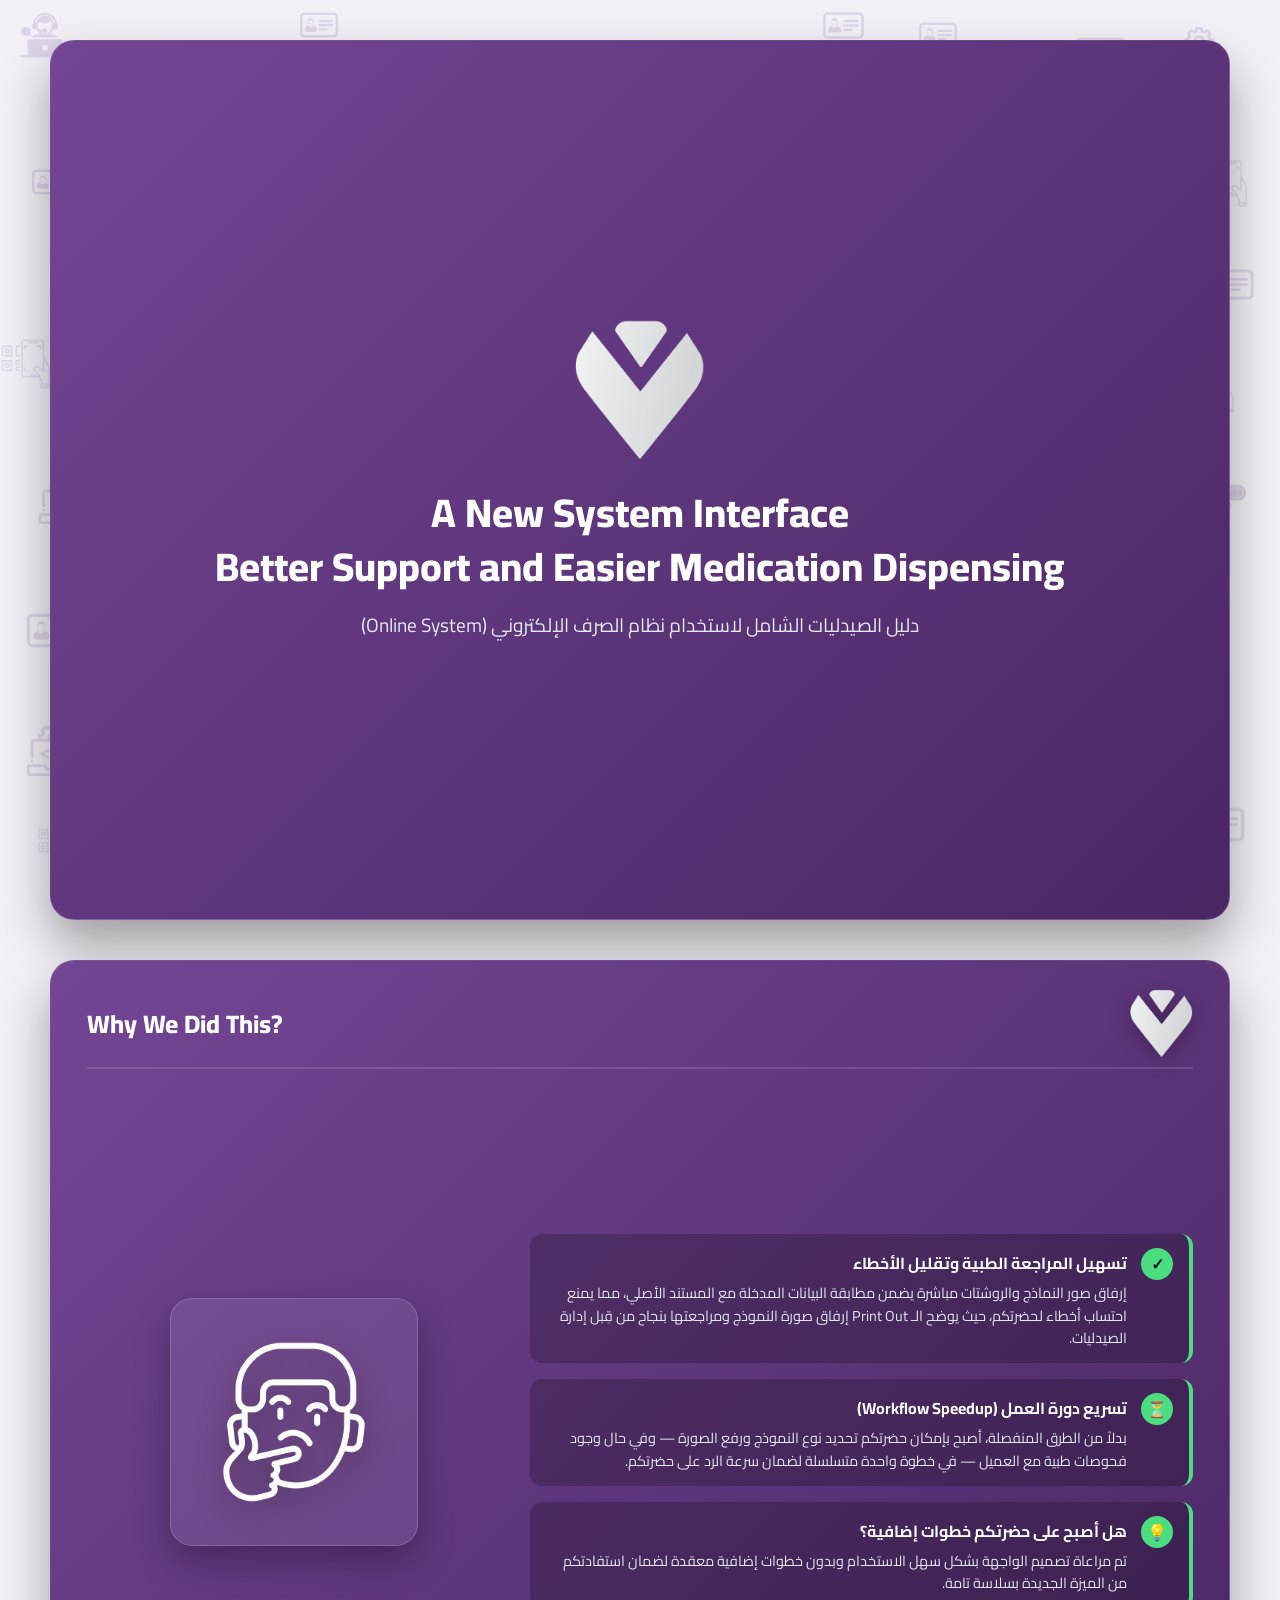
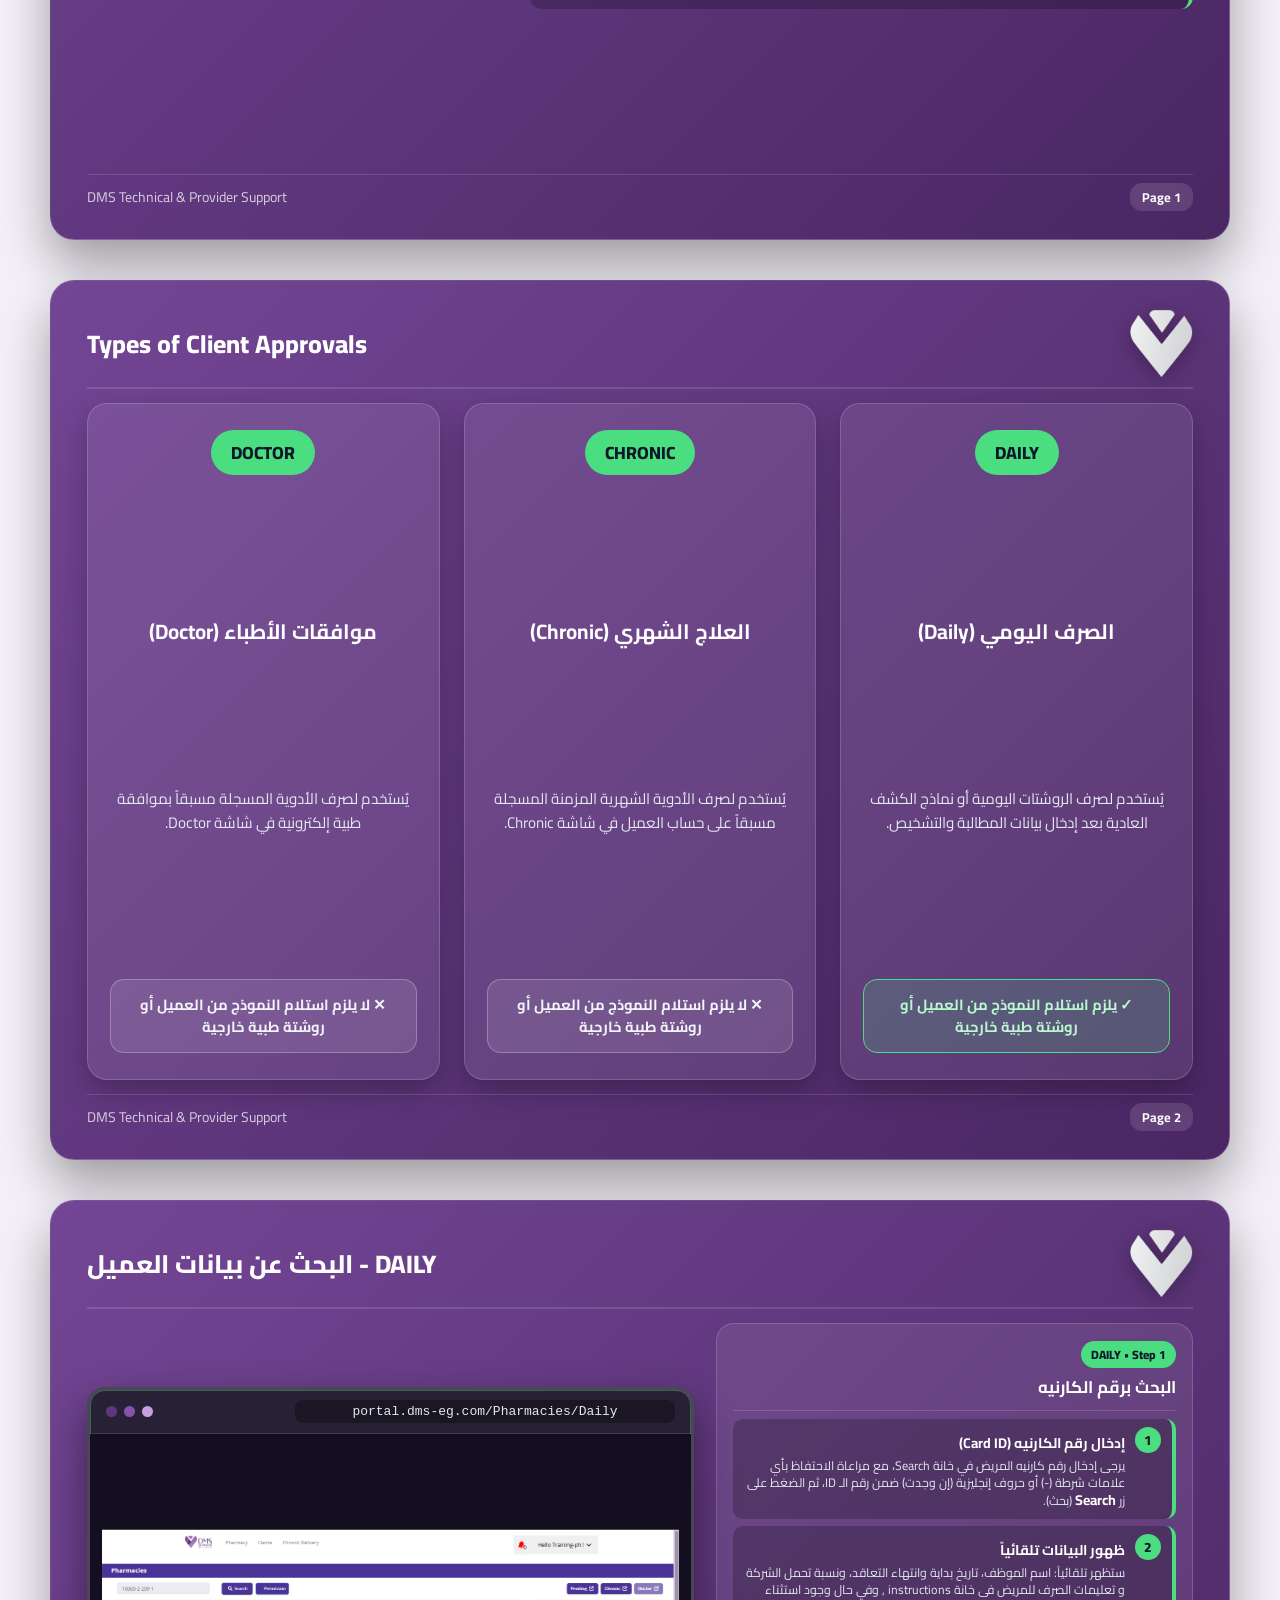
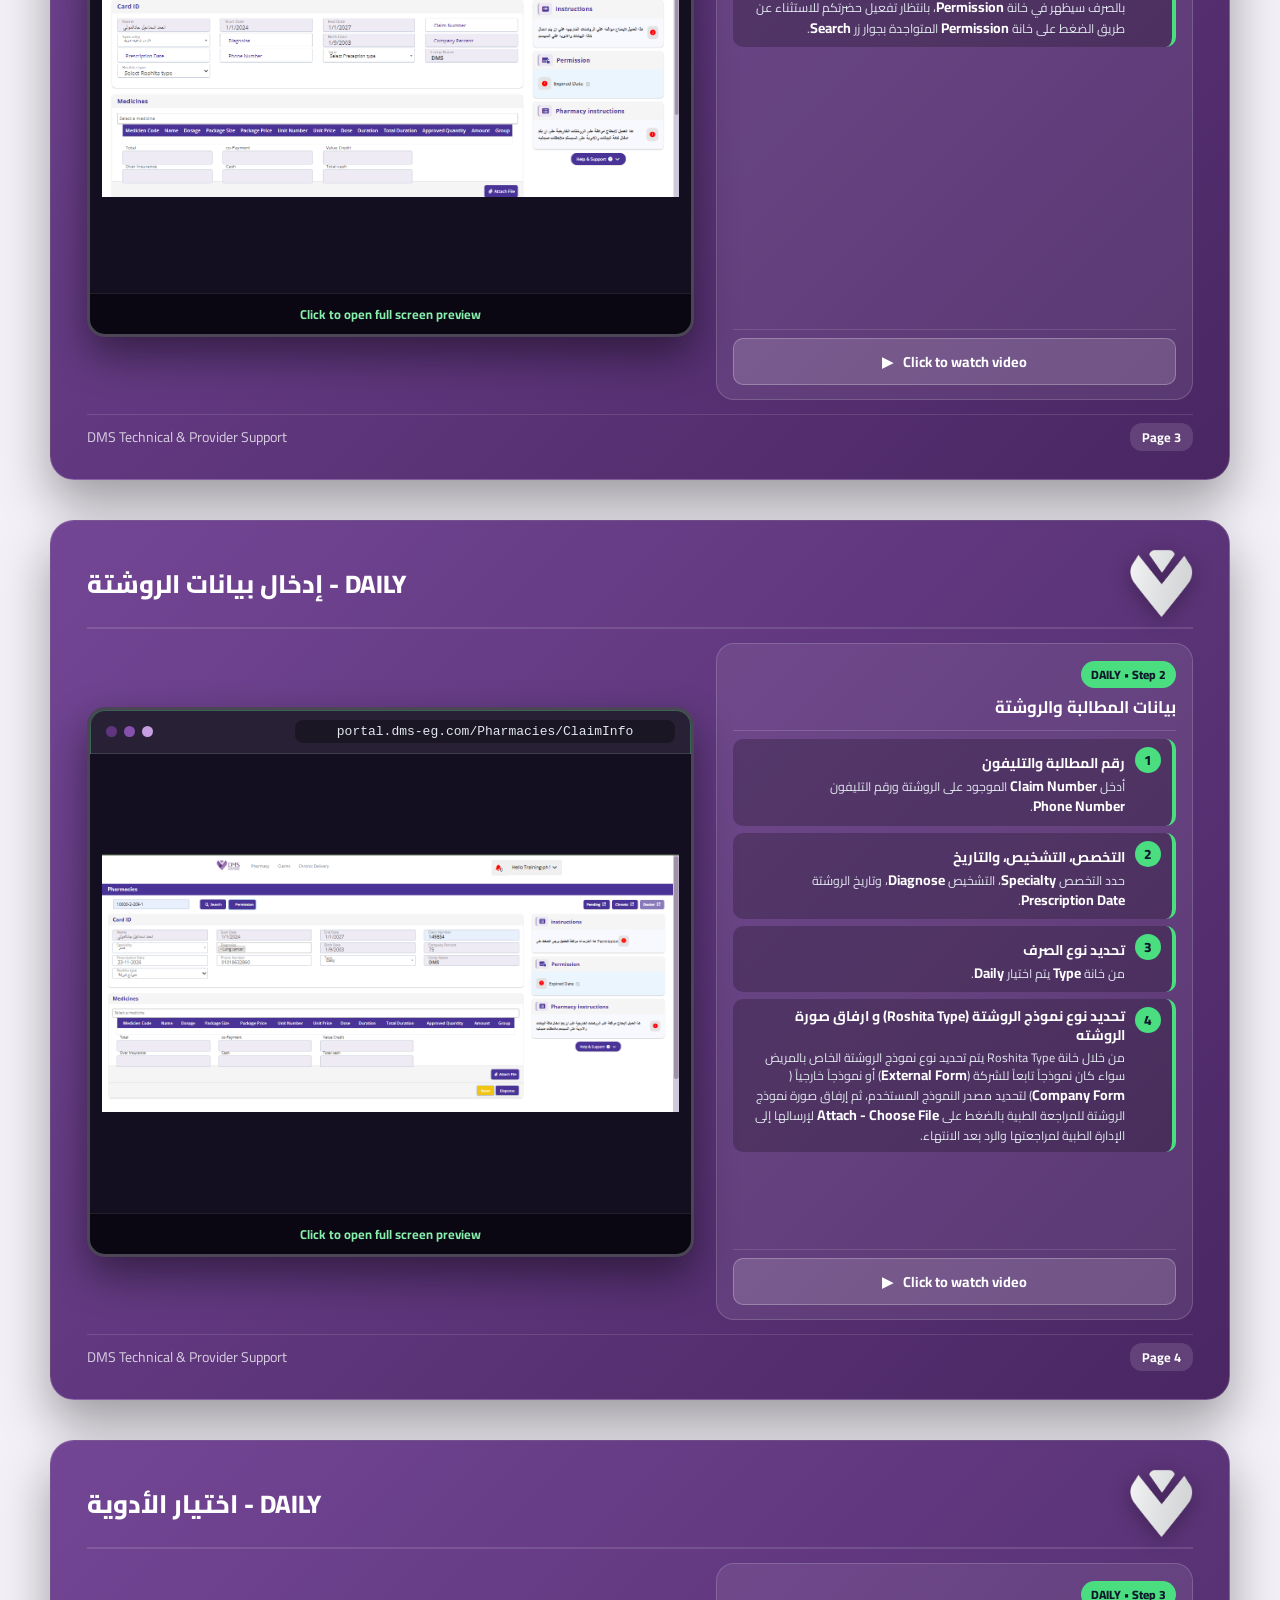
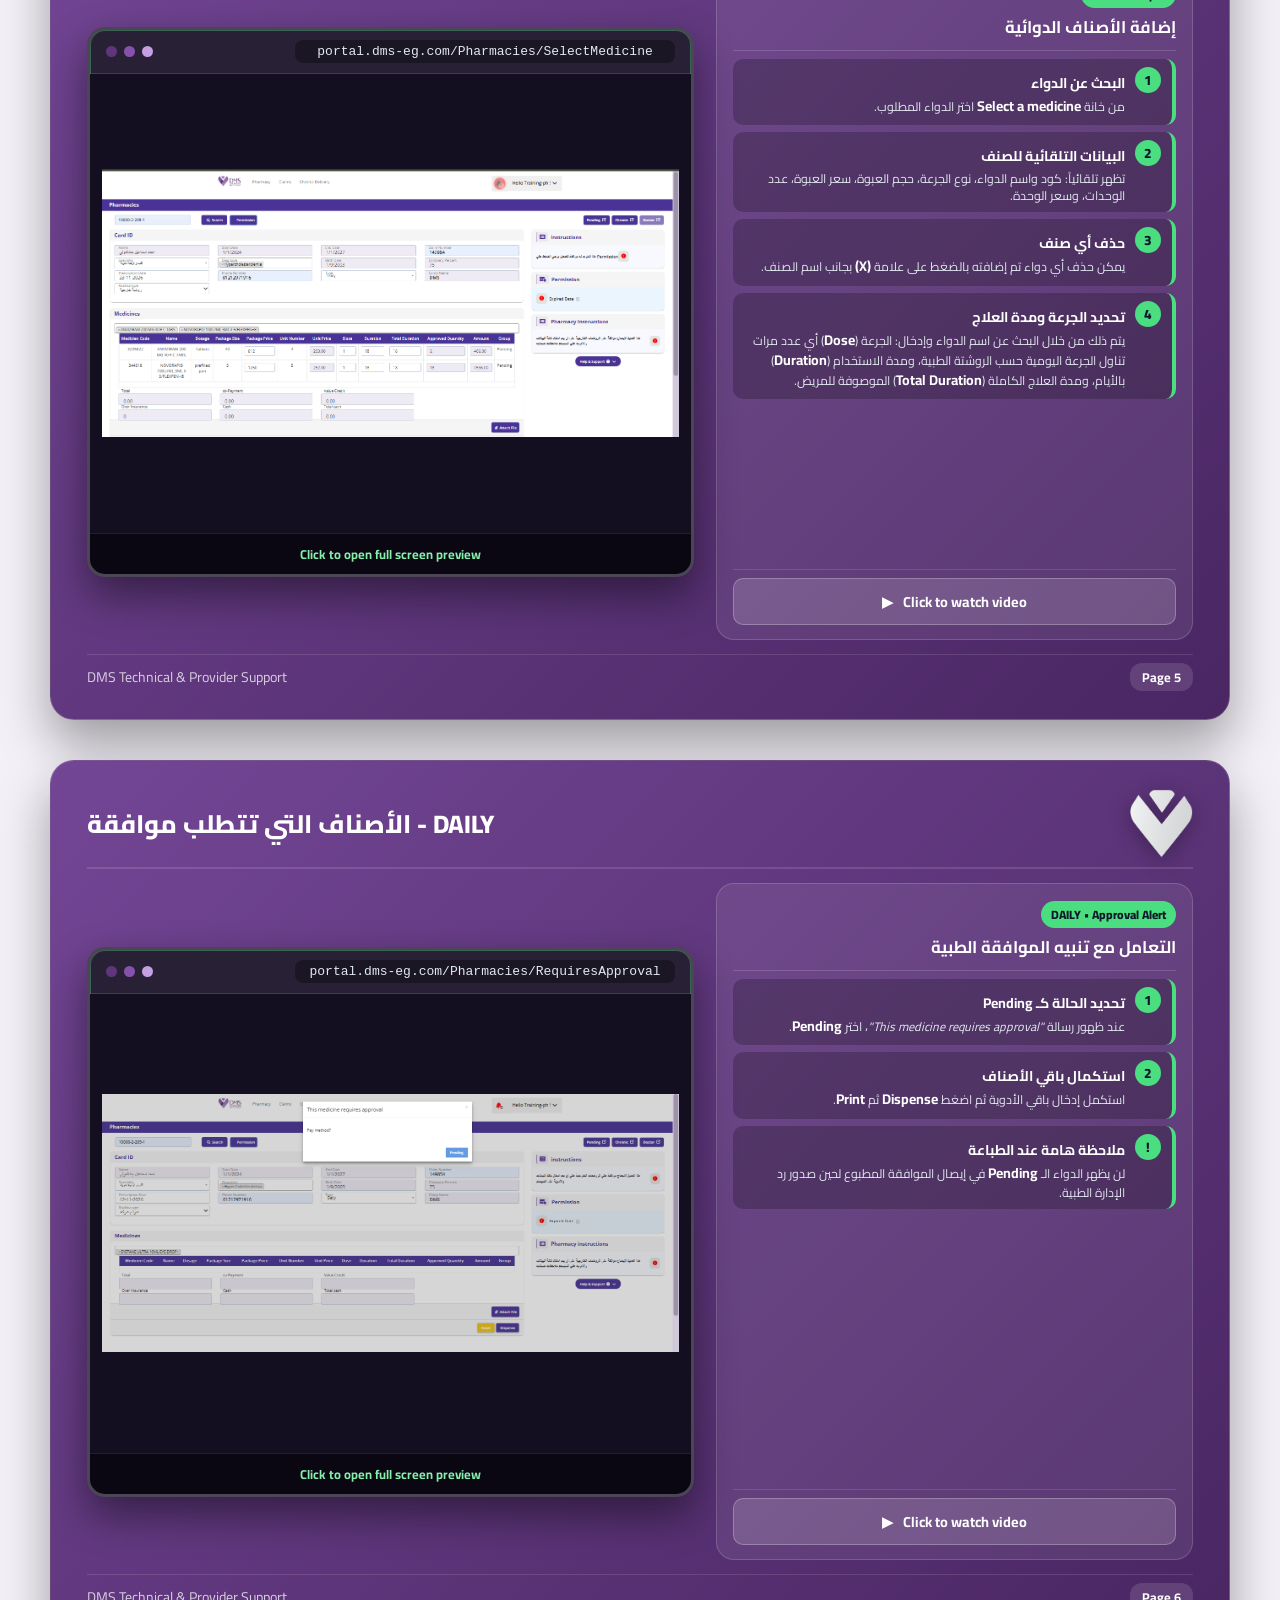
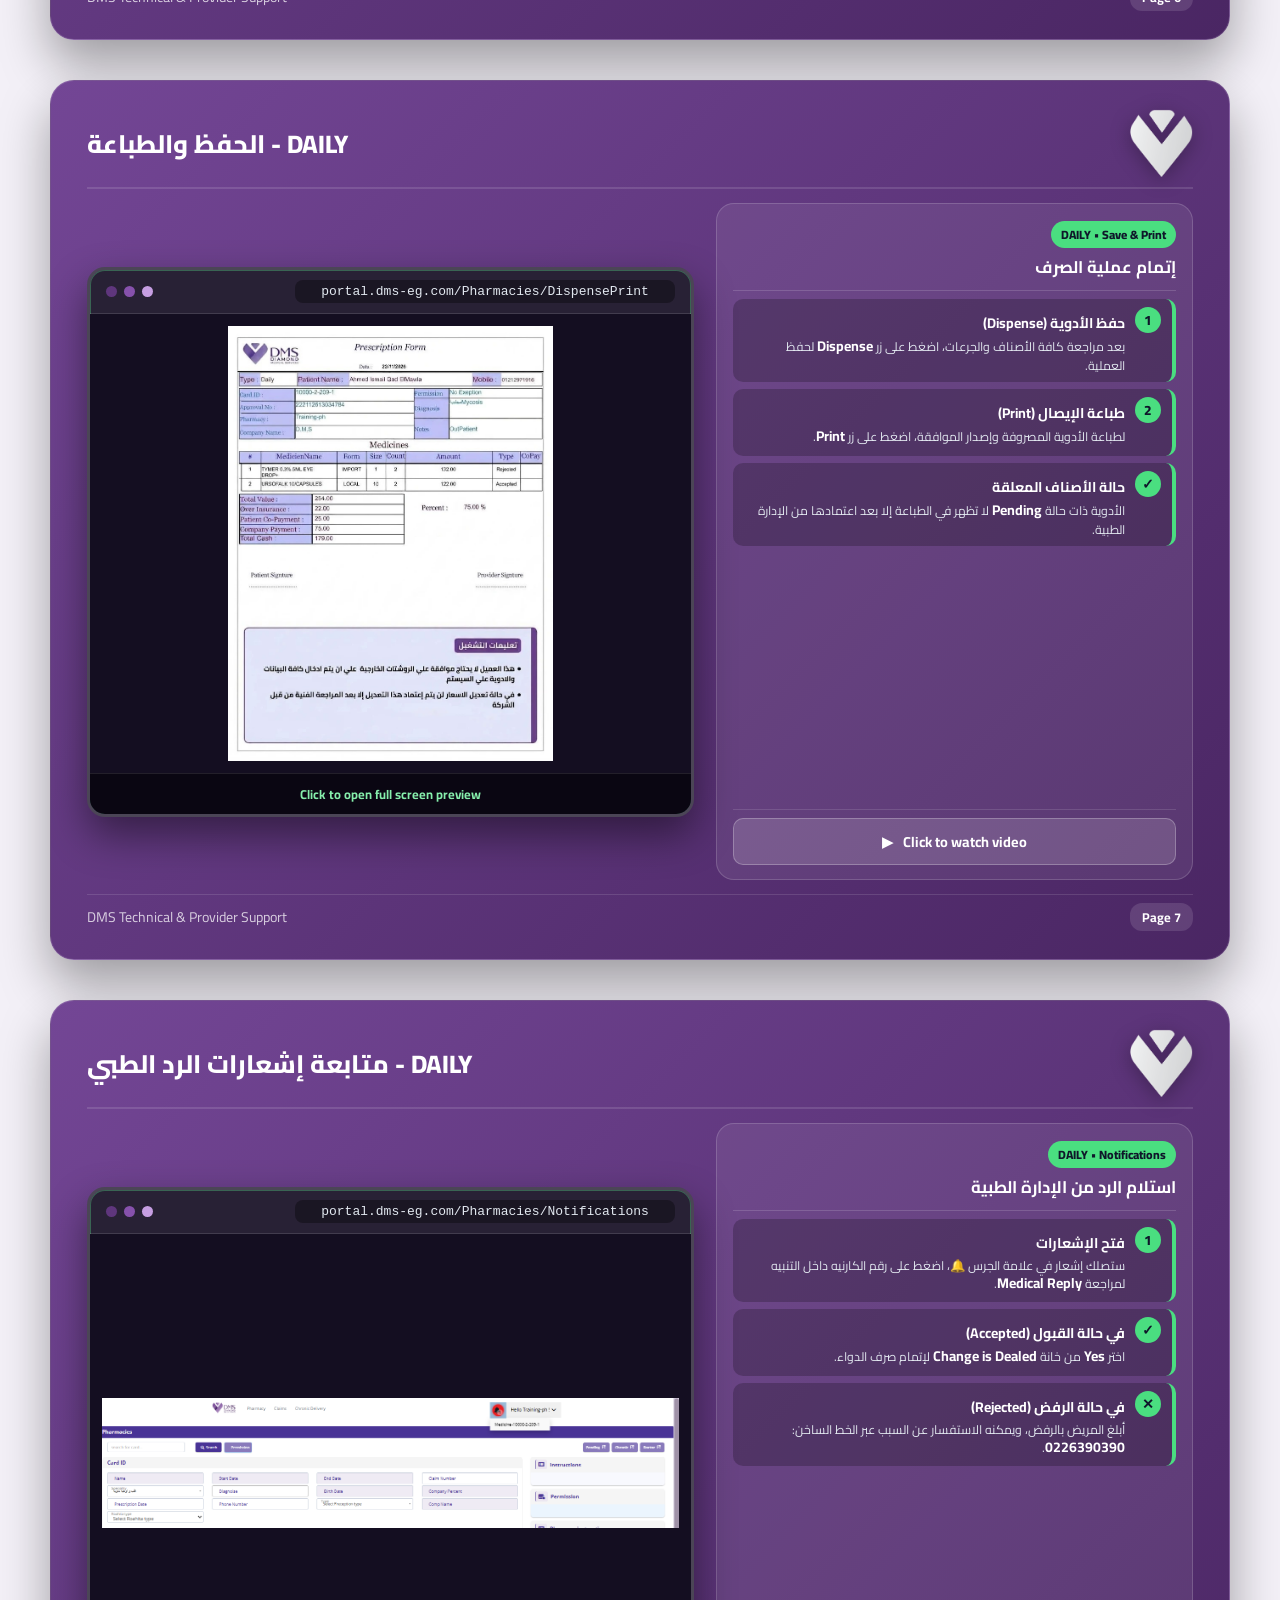
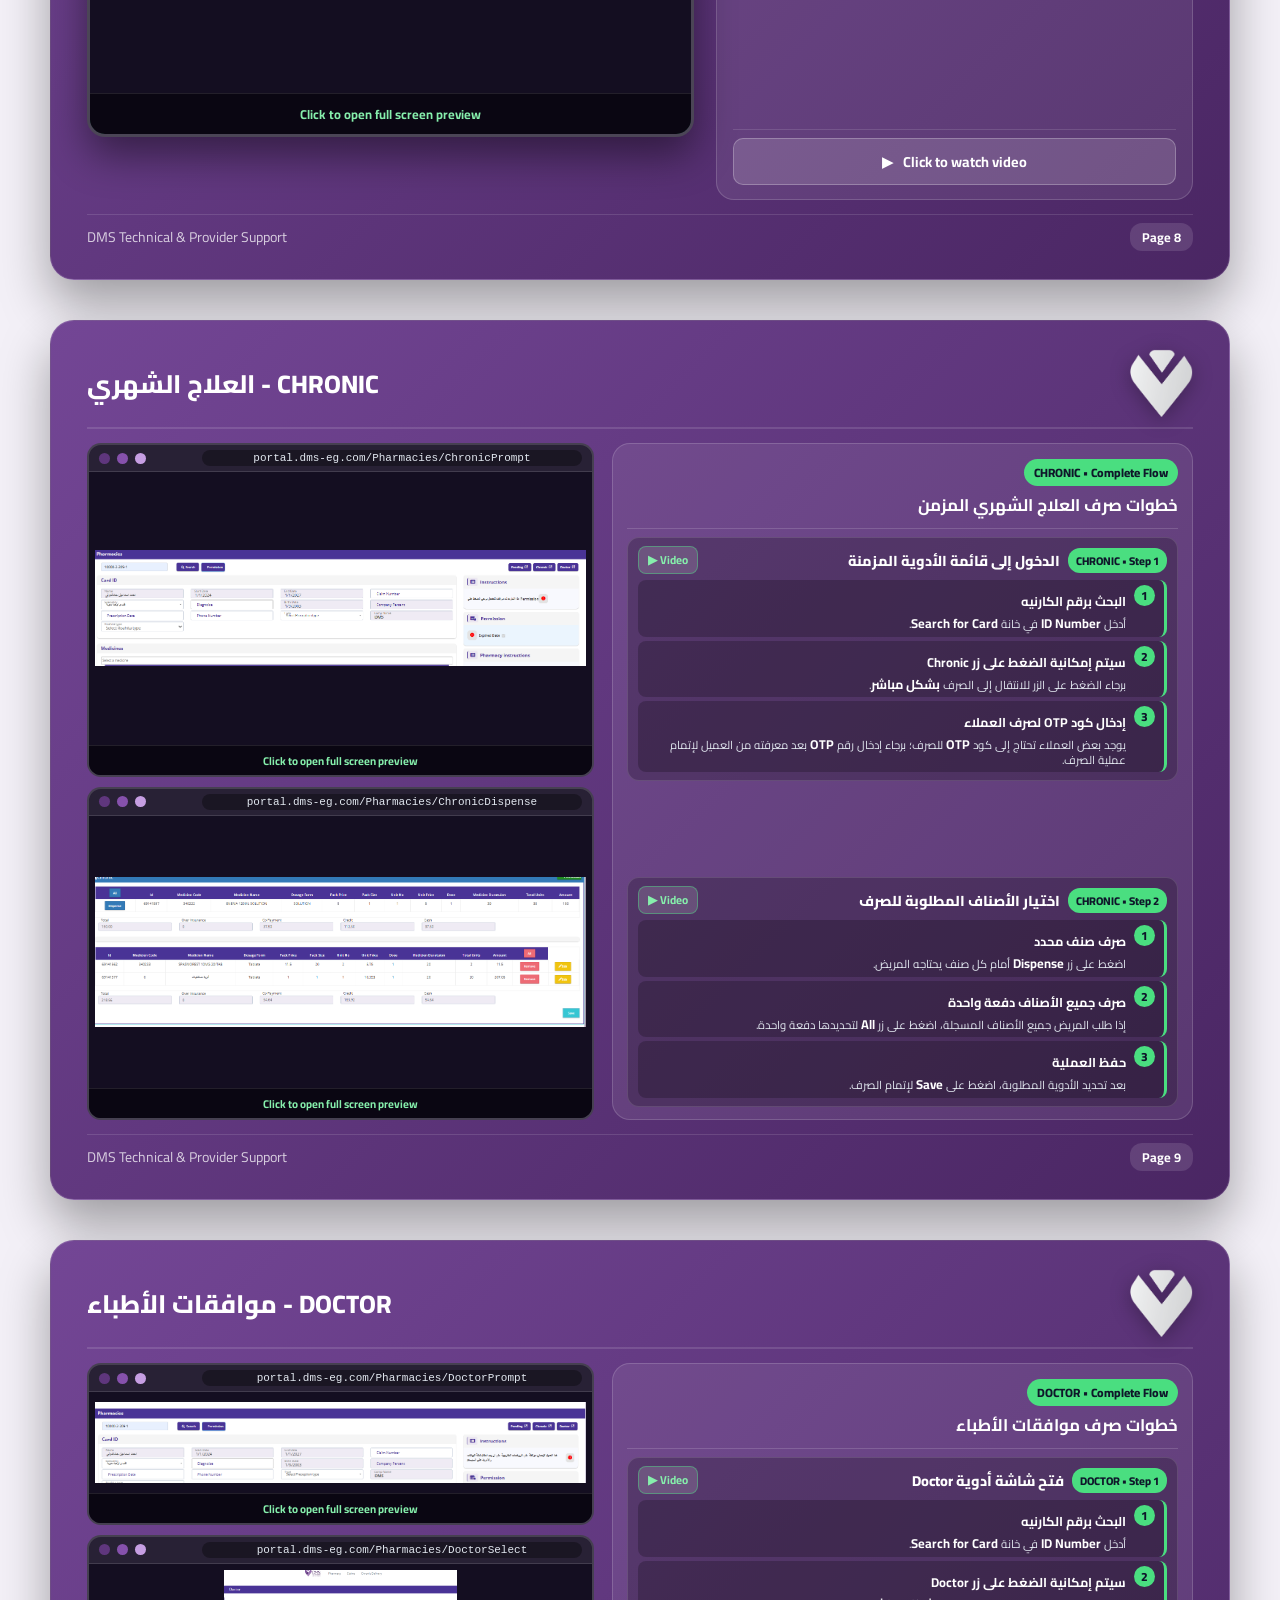
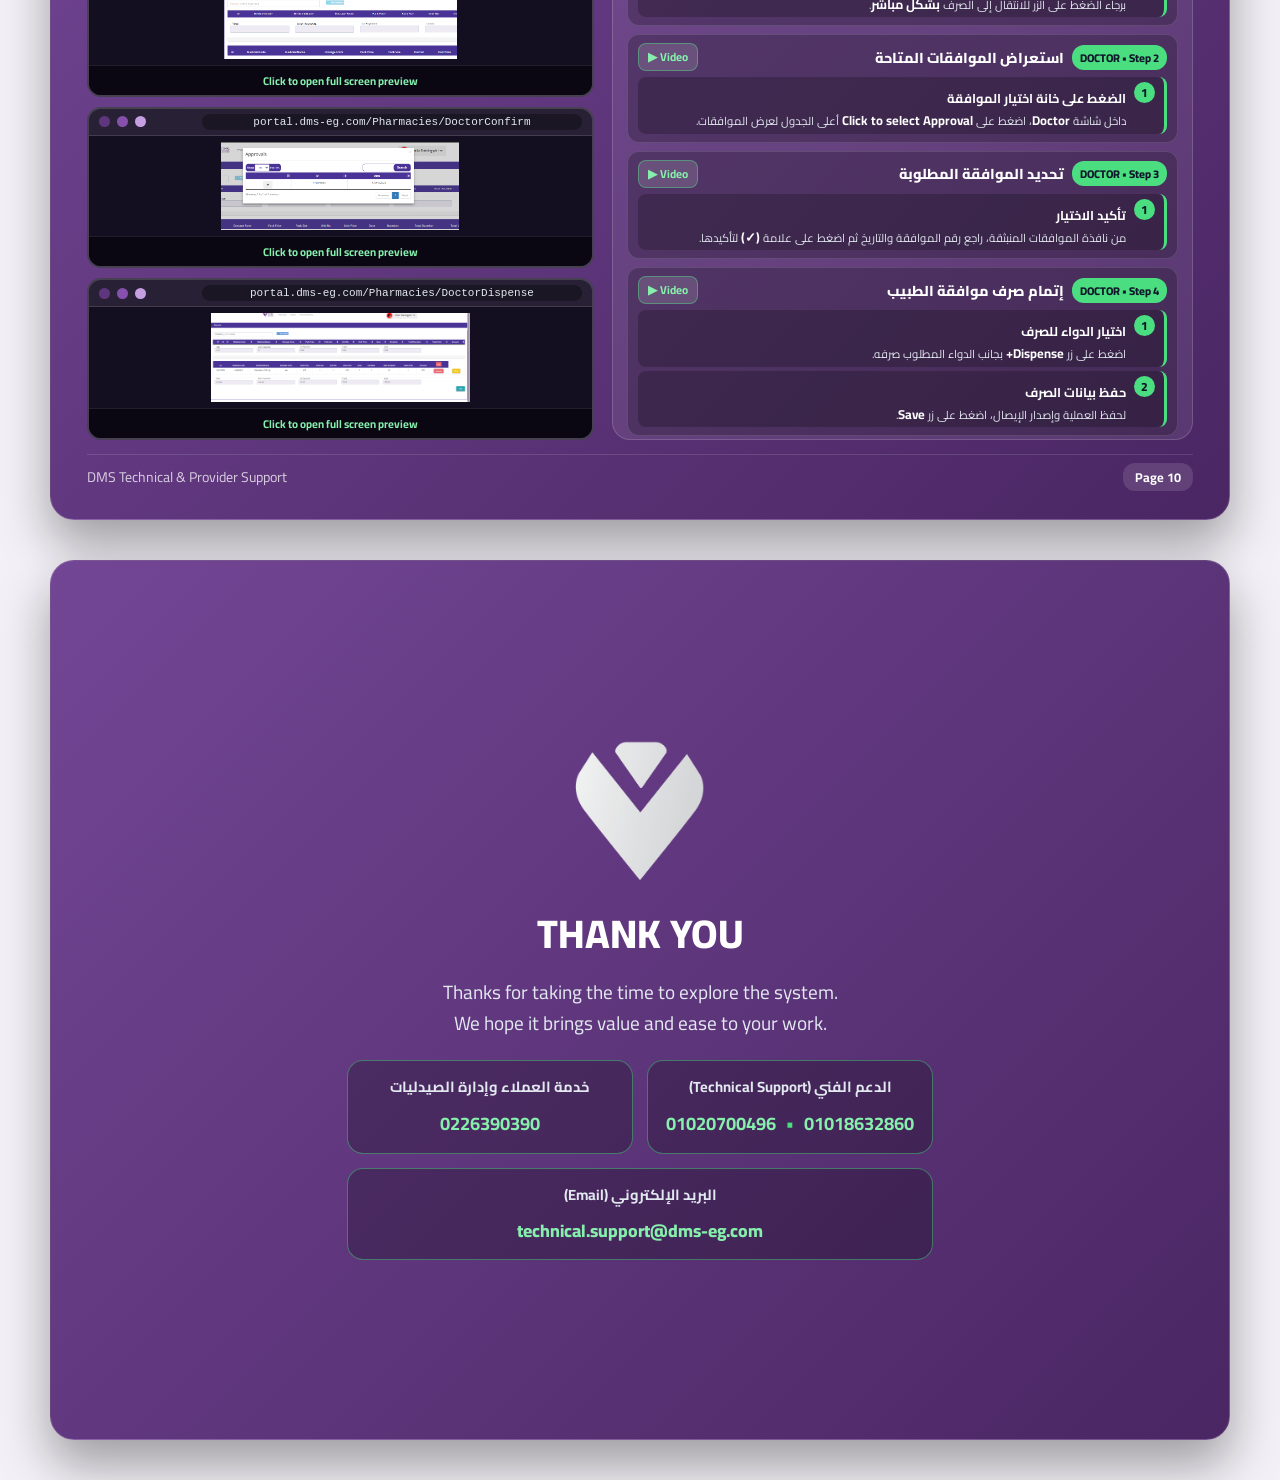
==== index.html @ efce591d "Final DMS online pharmacy system guide" ====
<!DOCTYPE html>
<html lang="ar" dir="rtl">
<head>
    <meta charset="UTF-8">
    <meta name="viewport" content="width=device-width, initial-scale=1.0">
    <title>DMS - دليل النظام الجديد لصرف الأدوية</title>
    <link rel="icon" type="image/png" href="dms-silver-logo.png">
    <link rel="stylesheet" href="style.css">
    <link href="https://fonts.googleapis.com/css2?family=Cairo:wght@300;400;600;700;800&display=swap" rel="stylesheet">
</head>
<body>

    <div id="bg-icons"></div>

<section class="slide cover-slide">
        <div>
            <img class="cover-logo" src="dms-silver-logo.png" alt="DMS Logo">
            <h1 class="cover-title" dir="ltr">A New System Interface<br>Better Support and Easier Medication Dispensing</h1>
            <p class="cover-subtitle">دليل الصيدليات الشامل لاستخدام نظام الصرف الإلكتروني (Online System)</p>
        </div>
    </section>
<section class="slide">
        <div class="slide-header">
            <img class="company-logo" src="dms-silver-logo.png" alt="DMS Logo">
            <div class="slide-title" dir="ltr">Why We Did This?</div>
        </div>

        <div class="slide-body why-body">
            <div class="why-points">
                <div class="flow-step">
                    <div class="step-num">✓</div>
                    <div class="step-detail">
                        <strong>تسهيل المراجعة الطبية وتقليل الأخطاء</strong>
                        <p>إرفاق صور النماذج والروشتات مباشرة يضمن مطابقة البيانات المدخلة مع المستند الأصلي، مما يمنع احتساب أخطاء لحضرتكم، حيث يوضح الـ Print Out إرفاق صورة النموذج ومراجعتها بنجاح من قِبل إدارة الصيدليات.</p>
                    </div>
                </div>

                <div class="flow-step">
                    <div class="step-num">⏳</div>
                    <div class="step-detail">
                        <strong>تسريع دورة العمل (Workflow Speedup)</strong>
                        <p>بدلاً من الطرق المنفصلة، أصبح بإمكان حضرتكم تحديد نوع النموذج ورفع الصورة — وفي حال وجود فحوصات طبية مع العميل — في خطوة واحدة متسلسلة لضمان سرعة الرد على حضرتكم.</p>
                    </div>
                </div>

                <div class="flow-step">
                    <div class="step-num">💡</div>
                    <div class="step-detail">
                        <strong>هل أصبح على حضرتكم خطوات إضافية؟</strong>
                        <p>تم مراعاة تصميم الواجهة بشكل سهل الاستخدام وبدون خطوات إضافية معقدة لضمان استفادتكم من الميزة الجديدة بسلاسة تامة.</p>
                    </div>
                </div>
            </div>

            <div class="why-visual">
                <div class="thinking-card">
                    <img src="thinking.png" alt="Thinking Character" class="thinking-img">
                </div>
            </div>
        </div>

        <div class="slide-footer">
            <span class="footer-page">Page 1</span>
            <a href="#" class="footer-link">DMS Technical &amp; Provider Support</a>
        </div>
    </section>
<section class="slide">
        <div class="slide-header">
            <img class="company-logo" src="dms-silver-logo.png" alt="DMS Logo">
            <div class="slide-title" dir="ltr">Types of Client Approvals</div>
        </div>

        <div class="slide-body cards-grid-body">
            <div class="approval-type-card">
                <div class="type-badge daily-badge" dir="ltr">DAILY</div>
                <h3>الصرف اليومي (Daily)</h3>
                <p>يُستخدم لصرف الروشتات اليومية أو نماذج الكشف العادية بعد إدخال بيانات المطالبة والتشخيص.</p>
                <div class="requirement-box required">
                    <strong>✓ يلزم استلام النموذج من العميل أو روشتة طبية خارجية</strong>
                </div>
            </div>

            <div class="approval-type-card">
                <div class="type-badge chronic-badge" dir="ltr">CHRONIC</div>
                <h3>العلاج الشهري (Chronic)</h3>
                <p>يُستخدم لصرف الأدوية الشهرية المزمنة المسجلة مسبقاً على حساب العميل في شاشة Chronic.</p>
                <div class="requirement-box optional">
                    <strong>✕ لا يلزم استلام النموذج من العميل أو روشتة طبية خارجية</strong>
                </div>
            </div>

            <div class="approval-type-card">
                <div class="type-badge doctor-badge" dir="ltr">DOCTOR</div>
                <h3>موافقات الأطباء (Doctor)</h3>
                <p>يُستخدم لصرف الأدوية المسجلة مسبقاً بموافقة طبية إلكترونية في شاشة Doctor.</p>
                <div class="requirement-box optional">
                    <strong>✕ لا يلزم استلام النموذج من العميل أو روشتة طبية خارجية</strong>
                </div>
            </div>
        </div>

        <div class="slide-footer">
            <span class="footer-page">Page 2</span>
            <a href="#" class="footer-link">DMS Technical &amp; Provider Support</a>
        </div>
    </section>
<section class="slide">
        <div class="slide-header">
            <img class="company-logo" src="dms-silver-logo.png" alt="DMS Logo">
            <div class="slide-title">DAILY - البحث عن بيانات العميل</div>
        </div>

        <div class="slide-body showcase-body">
            <div class="showcase-info">
                <div>
                    <div class="info-header">
                        <span class="company-pill dms-pill" dir="ltr">DAILY • Step 1</span>
                        <h3>البحث برقم الكارنيه</h3>
                    </div>
                    <div class="showcase-steps">
                        <div class="flow-step">
                            <div class="step-num">1</div>
                            <div class="step-detail">
                                <strong>إدخال رقم الكارنيه (Card ID)</strong>
                                <p>يرجى إدخال رقم كارنيه المريض في خانة Search، مع مراعاة الاحتفاظ بأي علامات شرطة (-) أو حروف إنجليزية (إن وجدت) ضمن رقم الـ ID، ثم الضغط على زر <strong dir="ltr">Search</strong> (بحث).</p>
                            </div>
                        </div>
                        <div class="flow-step">
                            <div class="step-num">2</div>
                            <div class="step-detail">
                                <strong>ظهور البيانات تلقائياً</strong>
                                <p>ستظهر تلقائياً: اسم الموظف، تاريخ بداية وانتهاء التعاقد، ونسبة تحمل الشركة و تعليمات الصرف للمريض فى خانة instructions , وفي حال وجود استثناء بالصرف سيظهر في خانة <strong dir="ltr">Permission</strong>، بانتظار تفعيل حضرتكم للاستثناء عن طريق الضغط على خانة <strong dir="ltr">Permission</strong> المتواجدة بجوار زر <strong dir="ltr">Search</strong>.</p>
                            </div>
                        </div>
                    </div>
                </div>
                <div class="video-cta-box no-print">
                    <a href="showcase.html?id=daily-1" class="watch-video-cta">
                        <span>▶</span>
                        <span>Click to watch video</span>
                    </a>
                </div>
            </div>

            <div class="showcase-frame-container">
                <div class="browser-mockup">
                    <div class="browser-top-bar">
                        <div class="browser-dots"><span class="dot red"></span><span class="dot yellow"></span><span class="dot green"></span></div>
                        <div class="browser-url">portal.dms-eg.com/Pharmacies/Daily</div>
                    </div>
                    <a href="showcase.html?id=daily-1-img" class="screen-image-link">
                        <div class="screen-image-wrapper">
                            <img src="page3.png" alt="البحث برقم الكارنيه">
                            <div class="screen-zoom-hint">Click to open full screen preview</div>
                        </div>
                    </a>
                </div>
            </div>
        </div>

        <div class="slide-footer">
            <span class="footer-page">Page 3</span>
            <a href="#" class="footer-link">DMS Technical &amp; Provider Support</a>
        </div>
    </section>
<section class="slide">
        <div class="slide-header">
            <img class="company-logo" src="dms-silver-logo.png" alt="DMS Logo">
            <div class="slide-title">DAILY - إدخال بيانات الروشتة</div>
        </div>

        <div class="slide-body showcase-body">
            <div class="showcase-info">
                <div>
                    <div class="info-header">
                        <span class="company-pill dms-pill" dir="ltr">DAILY • Step 2</span>
                        <h3>بيانات المطالبة والروشتة</h3>
                    </div>
                    <div class="showcase-steps">
                        <div class="flow-step">
                            <div class="step-num">1</div>
                            <div class="step-detail">
                                <strong>رقم المطالبة والتليفون</strong>
                                <p>أدخل <strong dir="ltr">Claim Number</strong> الموجود على الروشتة ورقم التليفون <strong dir="ltr">Phone Number</strong>.</p>
                            </div>
                        </div>
                        <div class="flow-step">
                            <div class="step-num">2</div>
                            <div class="step-detail">
                                <strong>التخصص، التشخيص، والتاريخ</strong>
                                <p>حدد التخصص <strong dir="ltr">Specialty</strong>، التشخيص <strong dir="ltr">Diagnose</strong>، وتاريخ الروشتة <strong dir="ltr">Prescription Date</strong>.</p>
                            </div>
                        </div>
                        <div class="flow-step">
                            <div class="step-num">3</div>
                            <div class="step-detail">
                                <strong>تحديد نوع الصرف</strong>
                                <p>من خانة <strong dir="ltr">Type</strong> يتم اختيار <strong dir="ltr">Daily</strong>.</p>
                            </div>
                        </div>
                        <div class="flow-step">
                            <div class="step-num">4</div>
                            <div class="step-detail">
                                <strong> تحديد نوع نموذج الروشتة (Roshita Type) و ارفاق صورة الروشته  </strong>
                                <p>من خلال خانة Roshita Type يتم تحديد نوع نموذج الروشتة الخاص بالمريض سواء كان نموذجاً تابعاً للشركة (<strong dir="ltr">External Form</strong>) أو نموذجاً خارجياً (<strong dir="ltr">Company Form</strong>) لتحديد مصدر النموذج المستخدم، ثم إرفاق صورة نموذج الروشتة للمراجعة الطبية بالضغط على <strong dir="ltr">Attach - Choose File</strong> لإرسالها إلى الإدارة الطبية لمراجعتها والرد بعد الانتهاء.</p>
                            </div>
                        </div>
                    </div>
                </div>
                <div class="video-cta-box no-print">
                    <a href="showcase.html?id=daily-2" class="watch-video-cta">
                        <span>▶</span>
                        <span>Click to watch video</span>
                    </a>
                </div>
            </div>

            <div class="showcase-frame-container">
                <div class="browser-mockup">
                    <div class="browser-top-bar">
                        <div class="browser-dots"><span class="dot red"></span><span class="dot yellow"></span><span class="dot green"></span></div>
                        <div class="browser-url">portal.dms-eg.com/Pharmacies/ClaimInfo</div>
                    </div>
                    <a href="showcase.html?id=daily-2-img" class="screen-image-link">
                        <div class="screen-image-wrapper">
                            <img src="page4.png" alt="بيانات المطالبة والروشتة">
                            <div class="screen-zoom-hint">Click to open full screen preview</div>
                        </div>
                    </a>
                </div>
            </div>
        </div>

        <div class="slide-footer">
            <span class="footer-page">Page 4</span>
            <a href="#" class="footer-link">DMS Technical &amp; Provider Support</a>
        </div>
    </section>
<section class="slide">
        <div class="slide-header">
            <img class="company-logo" src="dms-silver-logo.png" alt="DMS Logo">
            <div class="slide-title">DAILY - اختيار الأدوية</div>
        </div>

        <div class="slide-body showcase-body">
            <div class="showcase-info">
                <div>
                    <div class="info-header">
                        <span class="company-pill dms-pill" dir="ltr">DAILY • Step 3</span>
                        <h3>إضافة الأصناف الدوائية</h3>
                    </div>
                    <div class="showcase-steps">
                        <div class="flow-step">
                            <div class="step-num">1</div>
                            <div class="step-detail">
                                <strong>البحث عن الدواء</strong>
                                <p>من خانة <strong dir="ltr">Select a medicine</strong> اختر الدواء المطلوب.</p>
                            </div>
                        </div>
                        <div class="flow-step">
                            <div class="step-num">2</div>
                            <div class="step-detail">
                                <strong>البيانات التلقائية للصنف</strong>
                                <p>تظهر تلقائياً: كود واسم الدواء، نوع الجرعة، حجم العبوة، سعر العبوة، عدد الوحدات، وسعر الوحدة.</p>
                            </div>
                        </div>
                        <div class="flow-step">
                            <div class="step-num">3</div>
                            <div class="step-detail">
                                <strong>حذف أي صنف</strong>
                                <p>يمكن حذف أي دواء تم إضافته بالضغط على علامة <strong dir="ltr">(X)</strong> بجانب اسم الصنف.</p>
                            </div>
                        </div>
                        <div class="flow-step">
                            <div class="step-num">4</div>
                            <div class="step-detail">
                                <strong>تحديد الجرعة ومدة العلاج</strong>
                                <p>يتم ذلك من خلال البحث عن اسم الدواء وإدخال: الجرعة (<strong dir="ltr">Dose</strong>) أي عدد مرات تناول الجرعة اليومية حسب الروشتة الطبية، ومدة الاستخدام (<strong dir="ltr">Duration</strong>) بالأيام، ومدة العلاج الكاملة (<strong dir="ltr">Total Duration</strong>) الموصوفة للمريض.</p>
                            </div>
                        </div>
                    </div>
                </div>
                <div class="video-cta-box no-print">
                    <a href="showcase.html?id=daily-3" class="watch-video-cta">
                        <span>▶</span>
                        <span>Click to watch video</span>
                    </a>
                </div>
            </div>

            <div class="showcase-frame-container">
                <div class="browser-mockup">
                    <div class="browser-top-bar">
                        <div class="browser-dots"><span class="dot red"></span><span class="dot yellow"></span><span class="dot green"></span></div>
                        <div class="browser-url">portal.dms-eg.com/Pharmacies/SelectMedicine</div>
                    </div>
                    <a href="showcase.html?id=daily-3-img" class="screen-image-link">
                        <div class="screen-image-wrapper">
                            <img src="page5.png" alt="إضافة الأصناف الدوائية">
                            <div class="screen-zoom-hint">Click to open full screen preview</div>
                        </div>
                    </a>
                </div>
            </div>
        </div>

        <div class="slide-footer">
            <span class="footer-page">Page 5</span>
            <a href="#" class="footer-link">DMS Technical &amp; Provider Support</a>
        </div>
    </section>
<section class="slide">
        <div class="slide-header">
            <img class="company-logo" src="dms-silver-logo.png" alt="DMS Logo">
            <div class="slide-title">DAILY - الأصناف التي تتطلب موافقة</div>
        </div>

        <div class="slide-body showcase-body">
            <div class="showcase-info">
                <div>
                    <div class="info-header">
                        <span class="company-pill dms-pill" dir="ltr">DAILY • Approval Alert</span>
                        <h3>التعامل مع تنبيه الموافقة الطبية</h3>
                    </div>
                    <div class="showcase-steps">
                        <div class="flow-step">
                            <div class="step-num">1</div>
                            <div class="step-detail">
                                <strong>تحديد الحالة كـ <span dir="ltr">Pending</span></strong>
                                <p>عند ظهور رسالة <em dir="ltr">"This medicine requires approval"</em>، اختر <strong dir="ltr">Pending</strong>.</p>
                            </div>
                        </div>
                        <div class="flow-step">
                            <div class="step-num">2</div>
                            <div class="step-detail">
                                <strong>استكمال باقي الأصناف</strong>
                                <p>استكمل إدخال باقي الأدوية ثم اضغط <strong dir="ltr">Dispense</strong> ثم <strong dir="ltr">Print</strong>.</p>
                            </div>
                        </div>
                        <div class="flow-step">
                            <div class="step-num">!</div>
                            <div class="step-detail">
                                <strong>ملاحظة هامة عند الطباعة</strong>
                                <p>لن يظهر الدواء الـ <strong dir="ltr">Pending</strong> في إيصال الموافقة المطبوع لحين صدور رد الإدارة الطبية.</p>
                            </div>
                        </div>
                    </div>
                </div>
                <div class="video-cta-box no-print">
                    <a href="showcase.html?id=daily-5" class="watch-video-cta">
                        <span>▶</span>
                        <span>Click to watch video</span>
                    </a>
                </div>
            </div>

            <div class="showcase-frame-container">
                <div class="browser-mockup">
                    <div class="browser-top-bar">
                        <div class="browser-dots"><span class="dot red"></span><span class="dot yellow"></span><span class="dot green"></span></div>
                        <div class="browser-url">portal.dms-eg.com/Pharmacies/RequiresApproval</div>
                    </div>
                    <a href="showcase.html?id=daily-5-img" class="screen-image-link">
                        <div class="screen-image-wrapper">
                            <img src="page7.png" alt="التعامل مع تنبيه الموافقة الطبية">
                            <div class="screen-zoom-hint">Click to open full screen preview</div>
                        </div>
                    </a>
                </div>
            </div>
        </div>

        <div class="slide-footer">
            <span class="footer-page">Page 6</span>
            <a href="#" class="footer-link">DMS Technical &amp; Provider Support</a>
        </div>
    </section>
<section class="slide">
        <div class="slide-header">
            <img class="company-logo" src="dms-silver-logo.png" alt="DMS Logo">
            <div class="slide-title">DAILY - الحفظ والطباعة</div>
        </div>

        <div class="slide-body showcase-body">
            <div class="showcase-info">
                <div>
                    <div class="info-header">
                        <span class="company-pill dms-pill" dir="ltr">DAILY • Save &amp; Print</span>
                        <h3>إتمام عملية الصرف</h3>
                    </div>
                    <div class="showcase-steps">
                        <div class="flow-step">
                            <div class="step-num">1</div>
                            <div class="step-detail">
                                <strong>حفظ الأدوية (<span dir="ltr">Dispense</span>)</strong>
                                <p>بعد مراجعة كافة الأصناف والجرعات، اضغط على زر <strong dir="ltr">Dispense</strong> لحفظ العملية.</p>
                            </div>
                        </div>
                        <div class="flow-step">
                            <div class="step-num">2</div>
                            <div class="step-detail">
                                <strong>طباعة الإيصال (<span dir="ltr">Print</span>)</strong>
                                <p>لطباعة الأدوية المصروفة وإصدار الموافقة، اضغط على زر <strong dir="ltr">Print</strong>.</p>
                            </div>
                        </div>
                        <div class="flow-step">
                            <div class="step-num">✓</div>
                            <div class="step-detail">
                                <strong>حالة الأصناف المعلقة</strong>
                                <p>الأدوية ذات حالة <strong dir="ltr">Pending</strong> لا تظهر في الطباعة إلا بعد اعتمادها من الإدارة الطبية.</p>
                            </div>
                        </div>
                    </div>
                </div>
                <div class="video-cta-box no-print">
                    <a href="showcase.html?id=daily-6" class="watch-video-cta">
                        <span>▶</span>
                        <span>Click to watch video</span>
                    </a>
                </div>
            </div>

            <div class="showcase-frame-container">
                <div class="browser-mockup">
                    <div class="browser-top-bar">
                        <div class="browser-dots"><span class="dot red"></span><span class="dot yellow"></span><span class="dot green"></span></div>
                        <div class="browser-url">portal.dms-eg.com/Pharmacies/DispensePrint</div>
                    </div>
                    <a href="showcase.html?id=daily-6-img" class="screen-image-link">
                        <div class="screen-image-wrapper">
                            <img src="page8.png" alt="إتمام عملية الصرف">
                            <div class="screen-zoom-hint">Click to open full screen preview</div>
                        </div>
                    </a>
                </div>
            </div>
        </div>

        <div class="slide-footer">
            <span class="footer-page">Page 7</span>
            <a href="#" class="footer-link">DMS Technical &amp; Provider Support</a>
        </div>
    </section>
<section class="slide">
        <div class="slide-header">
            <img class="company-logo" src="dms-silver-logo.png" alt="DMS Logo">
            <div class="slide-title">DAILY - متابعة إشعارات الرد الطبي</div>
        </div>

        <div class="slide-body showcase-body">
            <div class="showcase-info">
                <div>
                    <div class="info-header">
                        <span class="company-pill dms-pill" dir="ltr">DAILY • Notifications</span>
                        <h3>استلام الرد من الإدارة الطبية</h3>
                    </div>
                    <div class="showcase-steps">
                        <div class="flow-step">
                            <div class="step-num">1</div>
                            <div class="step-detail">
                                <strong>فتح الإشعارات</strong>
                                <p>ستصلك إشعار في علامة الجرس 🔔، اضغط على رقم الكارنيه داخل التنبيه لمراجعة <strong dir="ltr">Medical Reply</strong>.</p>
                            </div>
                        </div>
                        <div class="flow-step">
                            <div class="step-num">✓</div>
                            <div class="step-detail">
                                <strong>في حالة القبول (<span dir="ltr">Accepted</span>)</strong>
                                <p>اختر <strong dir="ltr">Yes</strong> من خانة <strong dir="ltr">Change is Dealed</strong> لإتمام صرف الدواء.</p>
                            </div>
                        </div>
                        <div class="flow-step">
                            <div class="step-num">✕</div>
                            <div class="step-detail">
                                <strong>في حالة الرفض (<span dir="ltr">Rejected</span>)</strong>
                                <p>أبلغ المريض بالرفض، ويمكنه الاستفسار عن السبب عبر الخط الساخن: <strong dir="ltr">0226390390</strong>.</p>
                            </div>
                        </div>
                    </div>
                </div>
                <div class="video-cta-box no-print">
                    <a href="showcase.html?id=daily-7" class="watch-video-cta">
                        <span>▶</span>
                        <span>Click to watch video</span>
                    </a>
                </div>
            </div>

            <div class="showcase-frame-container">
                <div class="browser-mockup">
                    <div class="browser-top-bar">
                        <div class="browser-dots"><span class="dot red"></span><span class="dot yellow"></span><span class="dot green"></span></div>
                        <div class="browser-url">portal.dms-eg.com/Pharmacies/Notifications</div>
                    </div>
                    <a href="showcase.html?id=daily-7-img" class="screen-image-link">
                        <div class="screen-image-wrapper">
                            <img src="page9.png" alt="استلام الرد من الإدارة الطبية">
                            <div class="screen-zoom-hint">Click to open full screen preview</div>
                        </div>
                    </a>
                </div>
            </div>
        </div>

        <div class="slide-footer">
            <span class="footer-page">Page 8</span>
            <a href="#" class="footer-link">DMS Technical &amp; Provider Support</a>
        </div>
    </section>
    <section class="slide">
        <div class="slide-header">
            <img class="company-logo" src="dms-silver-logo.png" alt="DMS Logo">
            <div class="slide-title">CHRONIC - العلاج الشهري</div>
        </div>

        <div class="slide-body combined-stage-body">
            <div class="combined-info-col">
                <div class="info-header">
                    <span class="company-pill dms-pill" dir="ltr">CHRONIC • Complete Flow</span>
                    <h3>خطوات صرف العلاج الشهري المزمن</h3>
                </div>
                <div class="stages-stack">
                <div class="stage-subcard">
                    <div class="stage-subcard-top">
                        <span class="stage-tag" dir="ltr">CHRONIC • Step 1</span>
                        <h4>الدخول إلى قائمة الأدوية المزمنة</h4>
                        <a href="showcase.html?id=chronic-1" class="mini-video-btn no-print">▶ Video</a>
                    </div>
                    <div class="stage-steps-list">
                            <div class="flow-step compact-step">
                                <div class="step-num">1</div>
                                <div class="step-detail">
                                    <strong>البحث برقم الكارنيه</strong>
                                    <p>أدخل <strong dir="ltr">ID Number</strong> في خانة <strong dir="ltr">Search for Card</strong>.</p>
                                </div>
                            </div>
                            <div class="flow-step compact-step">
                                <div class="step-num">2</div>
                                <div class="step-detail">
                                    <strong>سيتم إمكانية الضغط على زر Chronic</strong>
                                    <p>برجاء الضغط على الزر للانتقال إلى الصرف <strong dir="ltr">بشكل مباشر</strong>.</p>
                                </div>
                            </div>
                            <div class="flow-step compact-step">
                                <div class="step-num">3</div>
                                <div class="step-detail">
                                    <strong>إدخال كود OTP لصرف العملاء</strong>
                                    <p>يوجد بعض العملاء تحتاج إلى كود <strong dir="ltr">OTP</strong> للصرف؛ برجاء إدخال رقم <strong dir="ltr">OTP</strong> بعد معرفته من العميل لإتمام عملية الصرف.</p>
                                </div>
                            </div>
                    </div>
                </div>
                <div class="stage-subcard">
                    <div class="stage-subcard-top">
                        <span class="stage-tag" dir="ltr">CHRONIC • Step 2</span>
                        <h4>اختيار الأصناف المطلوبة للصرف</h4>
                        <a href="showcase.html?id=chronic-2" class="mini-video-btn no-print">▶ Video</a>
                    </div>
                    <div class="stage-steps-list">
                            <div class="flow-step compact-step">
                                <div class="step-num">1</div>
                                <div class="step-detail">
                                    <strong>صرف صنف محدد</strong>
                                    <p>اضغط على زر <strong dir="ltr">Dispense</strong> أمام كل صنف يحتاجه المريض.</p>
                                </div>
                            </div>
                            <div class="flow-step compact-step">
                                <div class="step-num">2</div>
                                <div class="step-detail">
                                    <strong>صرف جميع الأصناف دفعة واحدة</strong>
                                    <p>إذا طلب المريض جميع الأصناف المسجلة، اضغط على زر <strong dir="ltr">All</strong> لتحديدها دفعة واحدة.</p>
                                </div>
                            </div>
                            <div class="flow-step compact-step">
                                <div class="step-num">3</div>
                                <div class="step-detail">
                                    <strong>حفظ العملية</strong>
                                    <p>بعد تحديد الأدوية المطلوبة، اضغط على <strong dir="ltr">Save</strong> لإتمام الصرف.</p>
                                </div>
                            </div>
                    </div>
                </div>
                </div>
            </div>

            <div class="combined-screens-col">
                <div class="mini-browser-frame">
                    <div class="browser-top-bar">
                        <div class="browser-dots"><span class="dot red"></span><span class="dot yellow"></span><span class="dot green"></span></div>
                        <div class="browser-url">portal.dms-eg.com/Pharmacies/ChronicPrompt</div>
                    </div>
                    <a href="showcase.html?id=chronic-1-img" class="screen-image-link">
                        <div class="screen-image-wrapper">
                            <img src="page10.png" alt="الدخول إلى قائمة الأدوية المزمنة">
                            <div class="screen-zoom-hint">Click to open full screen preview</div>
                        </div>
                    </a>
                </div>
                <div class="mini-browser-frame">
                    <div class="browser-top-bar">
                        <div class="browser-dots"><span class="dot red"></span><span class="dot yellow"></span><span class="dot green"></span></div>
                        <div class="browser-url">portal.dms-eg.com/Pharmacies/ChronicDispense</div>
                    </div>
                    <a href="showcase.html?id=chronic-2-img" class="screen-image-link">
                        <div class="screen-image-wrapper">
                            <img src="page11.png" alt="اختيار الأصناف المطلوبة للصرف">
                            <div class="screen-zoom-hint">Click to open full screen preview</div>
                        </div>
                    </a>
                </div>
            </div>
        </div>

        <div class="slide-footer">
            <span class="footer-page">Page 9</span>
            <a href="#" class="footer-link">DMS Technical &amp; Provider Support</a>
        </div>
    </section>
    <section class="slide">
        <div class="slide-header">
            <img class="company-logo" src="dms-silver-logo.png" alt="DMS Logo">
            <div class="slide-title">DOCTOR - موافقات الأطباء</div>
        </div>

        <div class="slide-body combined-stage-body">
            <div class="combined-info-col">
                <div class="info-header">
                    <span class="company-pill dms-pill" dir="ltr">DOCTOR • Complete Flow</span>
                    <h3>خطوات صرف موافقات الأطباء</h3>
                </div>
                <div class="stages-stack">
                <div class="stage-subcard">
                    <div class="stage-subcard-top">
                        <span class="stage-tag" dir="ltr">DOCTOR • Step 1</span>
                        <h4>فتح شاشة أدوية Doctor</h4>
                        <a href="showcase.html?id=doctor-1" class="mini-video-btn no-print">▶ Video</a>
                    </div>
                    <div class="stage-steps-list">
                            <div class="flow-step compact-step">
                                <div class="step-num">1</div>
                                <div class="step-detail">
                                    <strong>البحث برقم الكارنيه</strong>
                                    <p>أدخل <strong dir="ltr">ID Number</strong> في خانة <strong dir="ltr">Search for Card</strong>.</p>
                                </div>
                            </div>
                            <div class="flow-step compact-step">
                                <div class="step-num">2</div>
                                <div class="step-detail">
                                    <strong>سيتم إمكانية الضغط على زر Doctor</strong>
                                    <p>برجاء الضغط على الزر للانتقال إلى الصرف <strong dir="ltr">بشكل مباشر</strong>.</p>
                                </div>
                            </div>
                    </div>
                </div>
                <div class="stage-subcard">
                    <div class="stage-subcard-top">
                        <span class="stage-tag" dir="ltr">DOCTOR • Step 2</span>
                        <h4>استعراض الموافقات المتاحة</h4>
                        <a href="showcase.html?id=doctor-2" class="mini-video-btn no-print">▶ Video</a>
                    </div>
                    <div class="stage-steps-list">
                            <div class="flow-step compact-step">
                                <div class="step-num">1</div>
                                <div class="step-detail">
                                    <strong>الضغط على خانة اختيار الموافقة</strong>
                                    <p>داخل شاشة <strong dir="ltr">Doctor</strong>، اضغط على <strong dir="ltr">Click to select Approval</strong> أعلى الجدول لعرض الموافقات.</p>
                                </div>
                            </div>
                    </div>
                </div>
                <div class="stage-subcard">
                    <div class="stage-subcard-top">
                        <span class="stage-tag" dir="ltr">DOCTOR • Step 3</span>
                        <h4>تحديد الموافقة المطلوبة</h4>
                        <a href="showcase.html?id=doctor-3" class="mini-video-btn no-print">▶ Video</a>
                    </div>
                    <div class="stage-steps-list">
                            <div class="flow-step compact-step">
                                <div class="step-num">1</div>
                                <div class="step-detail">
                                    <strong>تأكيد الاختيار</strong>
                                    <p>من نافذة الموافقات المنبثقة، راجع رقم الموافقة والتاريخ ثم اضغط على علامة <strong dir="ltr">(✓)</strong> لتأكيدها.</p>
                                </div>
                            </div>
                    </div>
                </div>
                <div class="stage-subcard">
                    <div class="stage-subcard-top">
                        <span class="stage-tag" dir="ltr">DOCTOR • Step 4</span>
                        <h4>إتمام صرف موافقة الطبيب</h4>
                        <a href="showcase.html?id=doctor-4" class="mini-video-btn no-print">▶ Video</a>
                    </div>
                    <div class="stage-steps-list">
                            <div class="flow-step compact-step">
                                <div class="step-num">1</div>
                                <div class="step-detail">
                                    <strong>اختيار الدواء للصرف</strong>
                                    <p>اضغط على زر <strong dir="ltr">+Dispense</strong> بجانب الدواء المطلوب صرفه.</p>
                                </div>
                            </div>
                            <div class="flow-step compact-step">
                                <div class="step-num">2</div>
                                <div class="step-detail">
                                    <strong>حفظ بيانات الصرف</strong>
                                    <p>لحفظ العملية وإصدار الإيصال، اضغط على زر <strong dir="ltr">Save</strong>.</p>
                                </div>
                            </div>
                    </div>
                </div>
                </div>
            </div>

            <div class="combined-screens-col">
                <div class="mini-browser-frame">
                    <div class="browser-top-bar">
                        <div class="browser-dots"><span class="dot red"></span><span class="dot yellow"></span><span class="dot green"></span></div>
                        <div class="browser-url">portal.dms-eg.com/Pharmacies/DoctorPrompt</div>
                    </div>
                    <a href="showcase.html?id=doctor-1-img" class="screen-image-link">
                        <div class="screen-image-wrapper">
                            <img src="page13.png" alt="فتح شاشة أدوية Doctor">
                            <div class="screen-zoom-hint">Click to open full screen preview</div>
                        </div>
                    </a>
                </div>
                <div class="mini-browser-frame">
                    <div class="browser-top-bar">
                        <div class="browser-dots"><span class="dot red"></span><span class="dot yellow"></span><span class="dot green"></span></div>
                        <div class="browser-url">portal.dms-eg.com/Pharmacies/DoctorSelect</div>
                    </div>
                    <a href="showcase.html?id=doctor-2-img" class="screen-image-link">
                        <div class="screen-image-wrapper">
                            <img src="page14.png" alt="استعراض الموافقات المتاحة">
                            <div class="screen-zoom-hint">Click to open full screen preview</div>
                        </div>
                    </a>
                </div>
                <div class="mini-browser-frame">
                    <div class="browser-top-bar">
                        <div class="browser-dots"><span class="dot red"></span><span class="dot yellow"></span><span class="dot green"></span></div>
                        <div class="browser-url">portal.dms-eg.com/Pharmacies/DoctorConfirm</div>
                    </div>
                    <a href="showcase.html?id=doctor-3-img" class="screen-image-link">
                        <div class="screen-image-wrapper">
                            <img src="page15.png" alt="تحديد الموافقة المطلوبة">
                            <div class="screen-zoom-hint">Click to open full screen preview</div>
                        </div>
                    </a>
                </div>
                <div class="mini-browser-frame">
                    <div class="browser-top-bar">
                        <div class="browser-dots"><span class="dot red"></span><span class="dot yellow"></span><span class="dot green"></span></div>
                        <div class="browser-url">portal.dms-eg.com/Pharmacies/DoctorDispense</div>
                    </div>
                    <a href="showcase.html?id=doctor-4-img" class="screen-image-link">
                        <div class="screen-image-wrapper">
                            <img src="page16.png" alt="إتمام صرف موافقة الطبيب">
                            <div class="screen-zoom-hint">Click to open full screen preview</div>
                        </div>
                    </a>
                </div>
            </div>
        </div>

        <div class="slide-footer">
            <span class="footer-page">Page 10</span>
            <a href="#" class="footer-link">DMS Technical &amp; Provider Support</a>
        </div>
    </section>
<section class="slide cover-slide">
        <div>
            <img class="cover-logo" src="dms-silver-logo.png" alt="DMS Logo">
            <h1 class="cover-title" dir="ltr">THANK YOU</h1>
            <p class="cover-subtitle" dir="ltr">Thanks for taking the time to explore the system.<br>We hope it brings value and ease to your work.</p>
            <div class="contacts-grid">
                <div class="contact-card">
                    <span class="contact-label">الدعم الفني (Technical Support)</span>
                    <div class="contact-phones" dir="ltr">
                        <strong>01020700496</strong>
                        <span class="phone-sep">•</span>
                        <strong>01018632860</strong>
                    </div>
                </div>

                <div class="contact-card">
                    <span class="contact-label">خدمة العملاء وإدارة الصيدليات</span>
                    <div class="contact-phones" dir="ltr">
                        <strong>0226390390</strong>
                    </div>
                </div>

                <div class="contact-card contact-card-wide">
                    <span class="contact-label">البريد الإلكتروني (Email)</span>
                    <div class="contact-email">
                        <a href="mailto:technical.support@dms-eg.com" dir="ltr">technical.support@dms-eg.com</a>
                    </div>
                </div>
            </div>
        </div>
    </section>

    <script src="script.js"></script>
</body>
</html>
---- style.css ----
* {
    box-sizing: border-box;
    margin: 0;
    padding: 0;
    font-family: 'Cairo', sans-serif;
}

body {
    background-color: #f3f0f7;
    min-height: 100vh;
    display: flex;
    flex-direction: column;
    align-items: center;
    padding: 20px;
    position: relative;
    overflow-x: hidden;
}

/* حاوية الأيقونات العشوائية في الخلفية */
#bg-icons {
    position: fixed;
    inset: 0;
    z-index: 0;
    pointer-events: none;
    overflow: hidden;
}

.random-icon {
    position: absolute;
    opacity: 0.16;
    z-index: 0;
}

/* تنسيق السلايدات الأساسية */
.slide {
    background: linear-gradient(135deg, #734695 0%, #4a2663 100%);
    width: 1180px;
    height: 880px;
    border-radius: 24px;
    padding: 28px 36px;
    position: relative;
    display: flex;
    flex-direction: column;
    justify-content: space-between;
    box-shadow: 0 25px 50px rgba(0, 0, 0, 0.35);
    border: 1px solid rgba(255, 255, 255, 0.15);
    margin: 20px auto;
    z-index: 1;
    overflow: hidden;
}

.slide-header {
    display: flex;
    justify-content: space-between;
    align-items: center;
    border-bottom: 2px solid rgba(255, 255, 255, 0.12);
    padding-bottom: 10px;
    flex-shrink: 0;
}

.company-logo {
    height: 68px;
    filter: drop-shadow(0 4px 10px rgba(0, 0, 0, 0.3));
}

.slide-title {
    font-size: 19pt;
    font-weight: 800;
    color: #ffffff;
}

/* جسم السلايدات */
.slide-body {
    display: flex;
    flex-direction: row;
    align-items: center;
    justify-content: space-between;
    gap: 28px;
    flex: 1;
    min-height: 0;
    padding: 14px 0;
}

.why-points {
    flex: 1.6;
    display: flex;
    flex-direction: column;
    gap: 16px;
}

.why-visual {
    flex: 1;
    display: flex;
    align-items: center;
    justify-content: center;
}

.thinking-card {
    background: rgba(255, 255, 255, 0.08);
    border: 1px solid rgba(255, 255, 255, 0.16);
    border-radius: 22px;
    padding: 28px;
    box-shadow: 0 15px 35px rgba(0, 0, 0, 0.3);
}

.thinking-img {
    width: 190px;
    height: 190px;
    object-fit: contain;
    display: block;
    filter: drop-shadow(0 10px 15px rgba(0, 0, 0, 0.4));
}

.flow-step {
    display: flex;
    gap: 14px;
    align-items: flex-start;
    background: rgba(0, 0, 0, 0.22);
    padding: 14px 16px;
    border-radius: 12px;
    border-right: 4px solid #4ade80;
}

.step-num {
    width: 32px;
    height: 32px;
    background: #4ade80;
    color: #0f172a;
    border-radius: 50%;
    display: flex;
    align-items: center;
    justify-content: center;
    font-weight: 800;
    font-size: 1rem;
    flex-shrink: 0;
}

.step-detail strong {
    font-size: 1rem;
    color: #ffffff;
    display: inline-block;
    margin-bottom: 4px;
}

.step-detail p {
    font-size: 0.9rem;
    color: #e2e8f0;
    line-height: 1.55;
}

/* الفوتر */
.slide-footer {
    display: flex;
    justify-content: space-between;
    align-items: center;
    border-top: 1px solid rgba(255, 255, 255, 0.12);
    padding-top: 8px;
    flex-shrink: 0;
}

.footer-link {
    color: rgba(255, 255, 255, 0.75);
    text-decoration: none;
    font-size: 0.88rem;
}

.footer-page {
    background: rgba(255, 255, 255, 0.12);
    color: #ffffff;
    padding: 2px 12px;
    border-radius: 12px;
    font-size: 0.8rem;
    font-weight: 700;
    direction: ltr;
}

/* سلايد الغلاف والختام */
.cover-slide {
    justify-content: center;
    align-items: center;
    text-align: center;
    gap: 25px;
}

.cover-logo {
    height: 140px;
    margin-bottom: 18px;
}

.cover-title {
    font-size: 30pt;
    font-weight: 800;
    color: #ffffff;
    line-height: 1.35;
}

.cover-subtitle {
    margin-top: 16px;
    font-size: 1.2rem;
    color: #e2e8f0;
    line-height: 1.6;
}

.hotline-badge {
    display: inline-flex;
    align-items: center;
    gap: 10px;
    margin-top: 24px;
    padding: 10px 24px;
    background: rgba(74, 222, 128, 0.18);
    border: 1px solid #4ade80;
    border-radius: 30px;
    color: #ffffff;
    font-size: 1.1rem;
}

.hotline-badge strong {
    color: #86efac;
    font-size: 1.25rem;
}

/* سلايد أنواع الموافقات (3 كروت) */
.cards-grid-body {
    display: grid;
    grid-template-columns: repeat(3, 1fr);
    gap: 24px;
    align-items: stretch;
}

.approval-type-card {
    background: rgba(255, 255, 255, 0.08);
    border: 1px solid rgba(255, 255, 255, 0.16);
    border-radius: 20px;
    padding: 26px 22px;
    display: flex;
    flex-direction: column;
    justify-content: space-between;
    text-align: center;
    box-shadow: 0 12px 28px rgba(0, 0, 0, 0.25);
}

.type-badge {
    display: inline-block;
    margin: 0 auto 14px;
    padding: 6px 20px;
    border-radius: 24px;
    font-weight: 800;
    font-size: 1.1rem;
    background: #4ade80;
    color: #0f172a;
}

.approval-type-card h3 {
    color: #ffffff;
    font-size: 1.3rem;
    margin-bottom: 12px;
}

.approval-type-card p {
    color: #e2e8f0;
    font-size: 0.95rem;
    line-height: 1.6;
    margin-bottom: 20px;
}

.requirement-box {
    padding: 14px;
    border-radius: 14px;
    font-size: 0.92rem;
    line-height: 1.5;
}

.requirement-box.required {
    background: rgba(74, 222, 128, 0.18);
    border: 1px solid #4ade80;
    color: #bbf7d0;
}

.requirement-box.optional {
    background: rgba(255, 255, 255, 0.1);
    border: 1px solid rgba(255, 255, 255, 0.25);
    color: #f1f5f9;
}

/* سلايد الحالات الخاصة (6 كروت) */
.special-grid-body {
    display: grid;
    grid-template-columns: repeat(3, 1fr);
    grid-template-rows: repeat(2, 1fr);
    gap: 20px;
    align-items: stretch;
}

.special-case-card {
    background: rgba(0, 0, 0, 0.22);
    border: 1px solid rgba(255, 255, 255, 0.16);
    border-top: 4px solid #4ade80;
    border-radius: 18px;
    padding: 20px;
    display: flex;
    flex-direction: column;
    justify-content: center;
    gap: 8px;
}

.special-case-card .case-num {
    font-size: 0.85rem;
    font-weight: 800;
    color: #4ade80;
    direction: ltr;
}

.special-case-card h4 {
    color: #ffffff;
    font-size: 1.15rem;
    font-weight: 800;
}

.special-case-card p {
    color: #e2e8f0;
    font-size: 0.9rem;
    line-height: 1.5;
}

/* سلايد الفريم والاسكرين - بدون أي Scrollbar */
.showcase-body {
    gap: 22px;
    width: 100%;
    align-items: stretch;
}

.showcase-info {
    flex: 1.08;
    background: rgba(255, 255, 255, 0.08);
    border: 1px solid rgba(255, 255, 255, 0.16);
    border-radius: 18px;
    padding: 14px 16px;
    display: flex;
    flex-direction: column;
    justify-content: space-between;
    min-width: 0;
    overflow: visible;
}

.info-header {
    border-bottom: 1px solid rgba(255, 255, 255, 0.15);
    padding-bottom: 7px;
    margin-bottom: 8px;
}

.info-header h3 {
    color: #ffffff;
    font-size: 1.05rem;
    font-weight: 700;
    margin-top: 3px;
}

.company-pill {
    display: inline-block;
    padding: 2px 10px;
    border-radius: 20px;
    font-size: 0.75rem;
    font-weight: 800;
    background: rgba(255, 255, 255, 0.15);
    color: #ffffff;
}

.company-pill.dms-pill {
    background: #4ade80;
    color: #0f172a;
}

.showcase-steps {
    display: flex;
    flex-direction: column;
    gap: 7px;
}

.showcase-steps .flow-step {
    padding: 8px 11px;
    gap: 10px;
    border-radius: 10px;
}

.showcase-steps .step-num {
    width: 26px;
    height: 26px;
    font-size: 0.85rem;
}

.showcase-steps .step-detail strong {
    font-size: 0.88rem;
    margin-bottom: 2px;
    line-height: 1.3;
}

.showcase-steps .step-detail p {
    font-size: 0.77rem;
    line-height: 1.38;
}

/* زر مشاهدة الفيديو أسفل الكارت */
.video-cta-box {
    margin-top: 8px;
    padding-top: 8px;
    border-top: 1px solid rgba(255, 255, 255, 0.12);
    flex-shrink: 0;
}

.watch-video-cta {
    display: flex;
    align-items: center;
    justify-content: center;
    gap: 10px;
    width: 100%;
    padding: 9px 14px;
    background: rgba(255, 255, 255, 0.14);
    color: #ffffff;
    text-decoration: none;
    font-size: 0.9rem;
    font-weight: 700;
    border-radius: 10px;
    border: 1px solid rgba(255, 255, 255, 0.25);
    transition: transform 0.2s ease, background 0.2s ease;
    direction: ltr;
}

.watch-video-cta:hover {
    transform: translateY(-2px);
    background: rgba(74, 222, 128, 0.22);
    border-color: #4ade80;
}

/* الفريم والشاشة */
.showcase-frame-container {
    flex: 1.48;
    display: flex;
    align-items: center;
    justify-content: center;
    min-width: 0;
}

.browser-mockup {
    width: 100%;
    height: 100%;
    max-height: 550px;
    background: #181026;
    border-radius: 18px;
    border: 3px solid rgba(255, 255, 255, 0.22);
    box-shadow:
        0 18px 40px rgba(0, 0, 0, 0.45),
        inset 0 0 0 1px rgba(74, 222, 128, 0.35);
    overflow: hidden;
    display: flex;
    flex-direction: column;
}

.browser-top-bar {
    background: rgba(255, 255, 255, 0.07);
    padding: 10px 16px;
    display: flex;
    align-items: center;
    justify-content: space-between;
    gap: 12px;
    border-bottom: 1px solid rgba(255, 255, 255, 0.12);
    direction: ltr;
    flex-shrink: 0;
}

.browser-dots {
    display: flex;
    gap: 7px;
    flex-shrink: 0;
}

.browser-dots .dot {
    width: 11px;
    height: 11px;
    border-radius: 50%;
}

.dot.red { background: #5f367d; }
.dot.yellow { background: #8651ac; }
.dot.green { background: #c69ee2; }

.browser-url {
    flex: 1;
    max-width: 380px;
    text-align: center;
    background: rgba(0, 0, 0, 0.35);
    color: #e2e8f0;
    font-size: 13px;
    padding: 4px 14px;
    border-radius: 8px;
    font-family: monospace;
    white-space: nowrap;
    overflow: hidden;
    text-overflow: ellipsis;
}

.screen-image-link {
    display: flex;
    flex: 1;
    width: 100%;
    min-height: 0;
    text-decoration: none;
}

.screen-image-wrapper {
    width: 100%;
    flex: 1;
    min-height: 0;
    background: #0e0918;
    display: flex;
    flex-direction: column;
    justify-content: space-between;
    align-items: center;
    position: relative;
}

.screen-image-wrapper img {
    width: 100%;
    height: 100%;
    flex: 1;
    min-height: 0;
    object-fit: contain;
    background: #140e21;
    color: #cbd5e1;
    font-size: 0.95rem;
    padding: 12px;
    display: block;
    transition: transform 0.25s ease;
}

.screen-image-link:hover .screen-image-wrapper img {
    transform: scale(1.01);
}

.screen-zoom-hint {
    width: 100%;
    text-align: center;
    background: rgba(10, 7, 18, 0.95);
    color: #86efac;
    padding: 8px 12px;
    font-size: 0.8rem;
    font-weight: 700;
    border-top: 1px solid rgba(255, 255, 255, 0.1);
    direction: ltr;
    flex-shrink: 0;
}

/* إعدادات الطباعة الدقيقة A4 Landscape بدون أي Scrollbar */
@page {
    size: A4 landscape;
    margin: 0;
}

@media print {
    * {
        -webkit-print-color-adjust: exact !important;
        print-color-adjust: exact !important;
    }

    html, body {
        width: 297mm !important;
        height: auto !important;
        background-color: #f3f0f7 !important;
        margin: 0 !important;
        padding: 0 !important;
        overflow: visible !important;
    }

    .no-print {
        display: none !important;
    }

    #bg-icons {
        position: fixed !important;
        inset: 0 !important;
        z-index: 0 !important;
    }

    .random-icon {
        opacity: 0.18 !important;
    }

    .slide {
        box-sizing: border-box !important;
        width: 277mm !important;
        height: 192mm !important;
        max-height: 192mm !important;
        margin: 9mm auto !important;
        padding: 14px 22px !important;
        border-radius: 18px !important;
        box-shadow: none !important;
        z-index: 1 !important;
        overflow: hidden !important;
        page-break-inside: avoid !important;
        break-inside: avoid !important;
        page-break-after: always !important;
        break-after: page !important;
    }

    .slide:last-of-type {
        page-break-after: auto !important;
        break-after: auto !important;
    }

    .slide-header {
        padding-bottom: 8px !important;
    }

    .company-logo {
        height: 50px !important;
    }

    .slide-title {
        font-size: 17pt !important;
    }

    .slide-body {
        padding: 10px 0 !important;
        gap: 18px !important;
    }

    .thinking-img {
        width: 145px !important;
        height: 145px !important;
    }

    .showcase-info {
        padding: 10px 12px !important;
        overflow: visible !important;
    }

    .info-header {
        padding-bottom: 5px !important;
        margin-bottom: 6px !important;
    }

    .info-header h3 {
        font-size: 0.95rem !important;
    }

    .showcase-steps {
        gap: 5px !important;
    }

    .showcase-steps .flow-step {
        padding: 6px 9px !important;
        gap: 8px !important;
    }

    .showcase-steps .step-num {
        width: 22px !important;
        height: 22px !important;
        font-size: 0.78rem !important;
    }

    .showcase-steps .step-detail strong {
        font-size: 0.8rem !important;
        margin-bottom: 1px !important;
    }

    .showcase-steps .step-detail p {
        font-size: 0.7rem !important;
        line-height: 1.3 !important;
    }

    .browser-mockup {
        max-height: 410px !important;
    }

    .screen-zoom-hint {
        display: none !important;
    }
}


/* سلايد مدمج (CHRONIC في سلايد واحدة و DOCTOR في سلايد واحدة) بدون Scrollbar */
.combined-stage-body {
    gap: 18px;
    width: 100%;
    align-items: stretch;
}

.combined-info-col {
    flex: 1.25;
    background: rgba(255, 255, 255, 0.08);
    border: 1px solid rgba(255, 255, 255, 0.16);
    border-radius: 18px;
    padding: 12px 14px;
    display: flex;
    flex-direction: column;
    justify-content: flex-start;
    min-width: 0;
    overflow: hidden;
}

.stages-stack {
    display: flex;
    flex-direction: column;
    gap: 8px;
    flex: 1;
    justify-content: space-between;
}

.stage-subcard {
    background: rgba(0, 0, 0, 0.22);
    border: 1px solid rgba(255, 255, 255, 0.12);
    border-radius: 12px;
    padding: 8px 10px;
}

.stage-subcard-top {
    display: flex;
    align-items: center;
    justify-content: space-between;
    gap: 8px;
    margin-bottom: 6px;
}

.stage-subcard-top h4 {
    color: #ffffff;
    font-size: 0.9rem;
    font-weight: 800;
    flex: 1;
}

.stage-tag {
    background: #4ade80;
    color: #0f172a;
    font-size: 0.7rem;
    font-weight: 800;
    padding: 2px 8px;
    border-radius: 12px;
    flex-shrink: 0;
}

.mini-video-btn {
    background: rgba(255, 255, 255, 0.14);
    border: 1px solid rgba(74, 222, 128, 0.45);
    color: #86efac;
    text-decoration: none;
    font-size: 0.72rem;
    font-weight: 700;
    padding: 2px 9px;
    border-radius: 8px;
    direction: ltr;
    flex-shrink: 0;
}

.mini-video-btn:hover {
    background: #4ade80;
    color: #0f172a;
}

.stage-steps-list {
    display: flex;
    flex-direction: column;
    gap: 4px;
}

.flow-step.compact-step {
    padding: 5px 9px;
    gap: 8px;
    border-radius: 8px;
    border-right-width: 3px;
}

.flow-step.compact-step .step-num {
    width: 21px;
    height: 21px;
    font-size: 0.75rem;
}

.flow-step.compact-step .step-detail strong {
    font-size: 0.8rem;
    margin-bottom: 0;
}

.flow-step.compact-step .step-detail p {
    font-size: 0.71rem;
    line-height: 1.28;
}

.combined-screens-col {
    flex: 1.15;
    display: flex;
    flex-direction: column;
    gap: 10px;
    justify-content: space-between;
    min-width: 0;
    overflow: hidden;
}

.mini-browser-frame {
    flex: 1;
    min-height: 0;
    background: #181026;
    border-radius: 14px;
    border: 2px solid rgba(255, 255, 255, 0.2);
    overflow: hidden;
    display: flex;
    flex-direction: column;
}

.mini-browser-frame .browser-top-bar {
    padding: 5px 10px;
}

.mini-browser-frame .browser-url {
    font-size: 11px;
    padding: 2px 10px;
}

.mini-browser-frame .screen-image-wrapper img {
    padding: 6px;
}

.mini-browser-frame .screen-zoom-hint {
    padding: 4px 8px;
    font-size: 0.7rem;
}

/* شبكة الحالات الخاصة بعد إضافة كارت تعديل سعر الدواء للـ Chronic */
.special-grid-body.special-grid-7 {
    display: grid;
    grid-template-columns: repeat(4, 1fr);
    grid-template-rows: repeat(2, 1fr);
    gap: 14px;
}

.special-grid-body.special-grid-7 .special-case-card {
    padding: 14px;
    gap: 6px;
}

.special-grid-body.special-grid-7 .special-case-card h4 {
    font-size: 0.98rem;
}

.special-grid-body.special-grid-7 .special-case-card p {
    font-size: 0.78rem;
    line-height: 1.4;
}

@media print {
    .stage-subcard {
        padding: 5px 8px !important;
    }

    .flow-step.compact-step {
        padding: 4px 7px !important;
    }

    .flow-step.compact-step .step-detail p {
        font-size: 0.65rem !important;
        line-height: 1.22 !important;
    }

    .special-grid-body.special-grid-7 .special-case-card p {
        font-size: 0.7rem !important;
        line-height: 1.3 !important;
    }
}


/* أيقونات كروت Special Cases Overview */
.case-card-top {
    display: flex;
    align-items: center;
    justify-content: space-between;
    gap: 8px;
    margin-bottom: 2px;
}

.case-icon-badge {
    width: 34px;
    height: 34px;
    border-radius: 10px;
    background: rgba(74, 222, 128, 0.16);
    border: 1px solid rgba(74, 222, 128, 0.45);
    color: #4ade80;
    display: inline-flex;
    align-items: center;
    justify-content: center;
    flex-shrink: 0;
}

.case-svg {
    width: 19px;
    height: 19px;
}


/* كروت بيانات التواصل في شريحة الختام */
.contacts-grid {
    display: grid;
    grid-template-columns: repeat(2, minmax(220px, 1fr));
    gap: 14px;
    max-width: 720px;
    margin: 22px auto 0;
}

.contact-card {
    background: rgba(0, 0, 0, 0.24);
    border: 1px solid rgba(74, 222, 128, 0.45);
    border-radius: 16px;
    padding: 12px 18px;
    display: flex;
    flex-direction: column;
    align-items: center;
    justify-content: center;
    gap: 6px;
}

.contact-card-wide {
    grid-column: 1 / -1;
}

.contact-label {
    font-size: 0.92rem;
    font-weight: 700;
    color: #e2e8f0;
}

.contact-phones {
    display: flex;
    align-items: center;
    justify-content: center;
    gap: 10px;
    color: #86efac;
    font-size: 1.15rem;
}

.phone-sep {
    color: #4ade80;
    font-weight: 800;
}

.contact-email a {
    color: #86efac;
    text-decoration: none;
    font-weight: 800;
    font-size: 1.1rem;
}

.contact-email a:hover {
    text-decoration: underline;
}
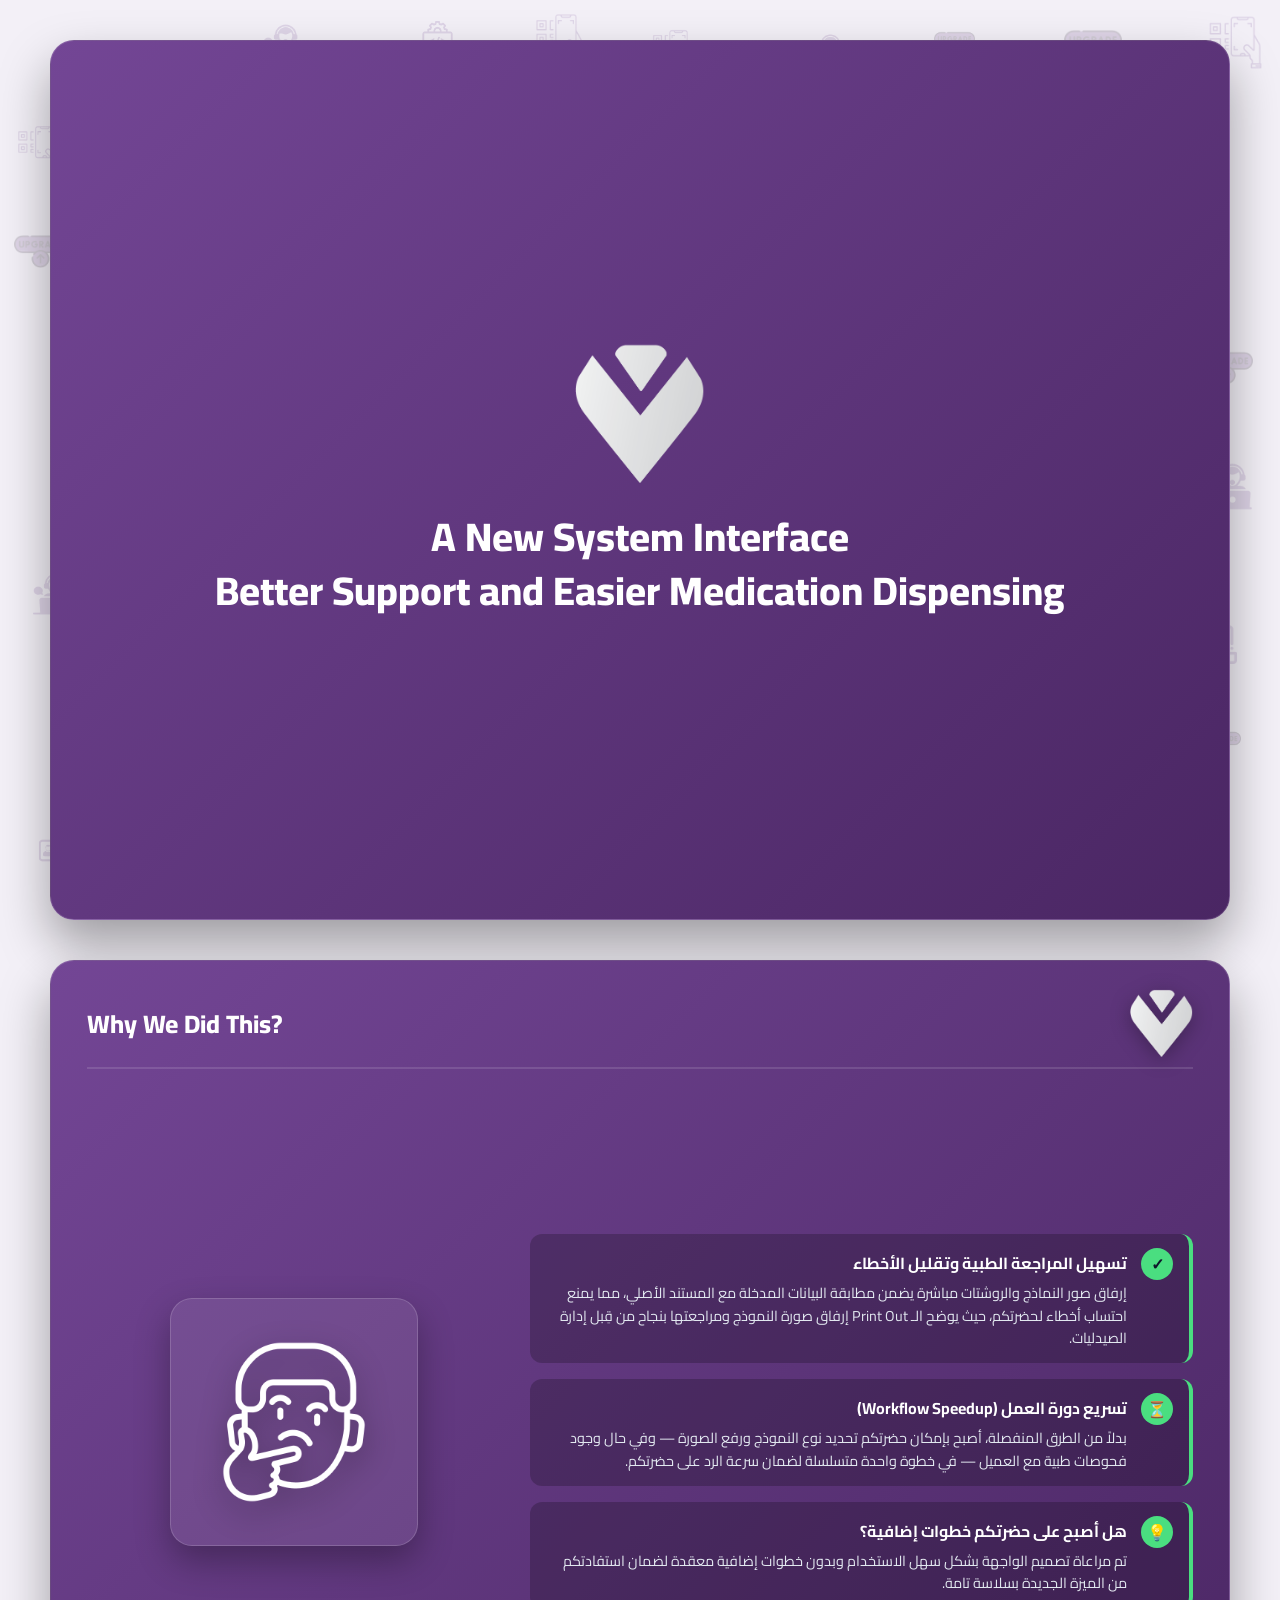
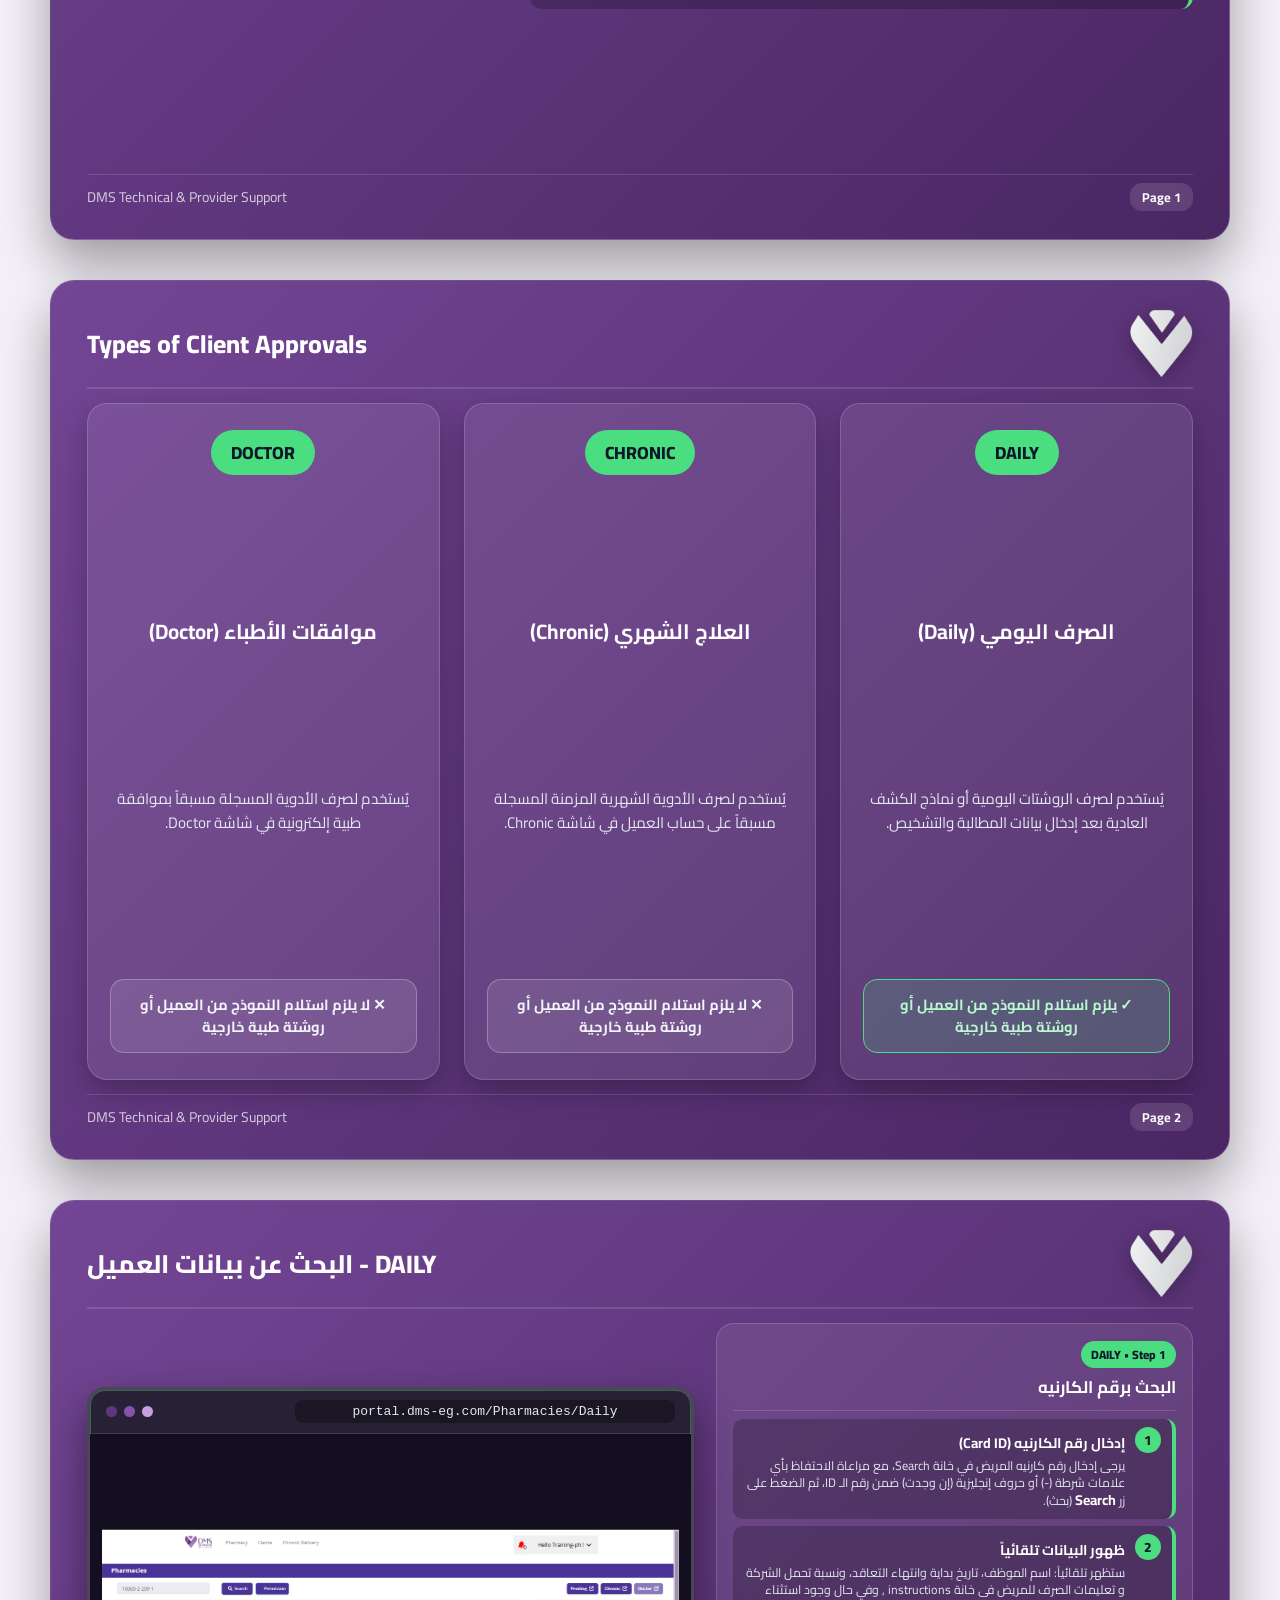
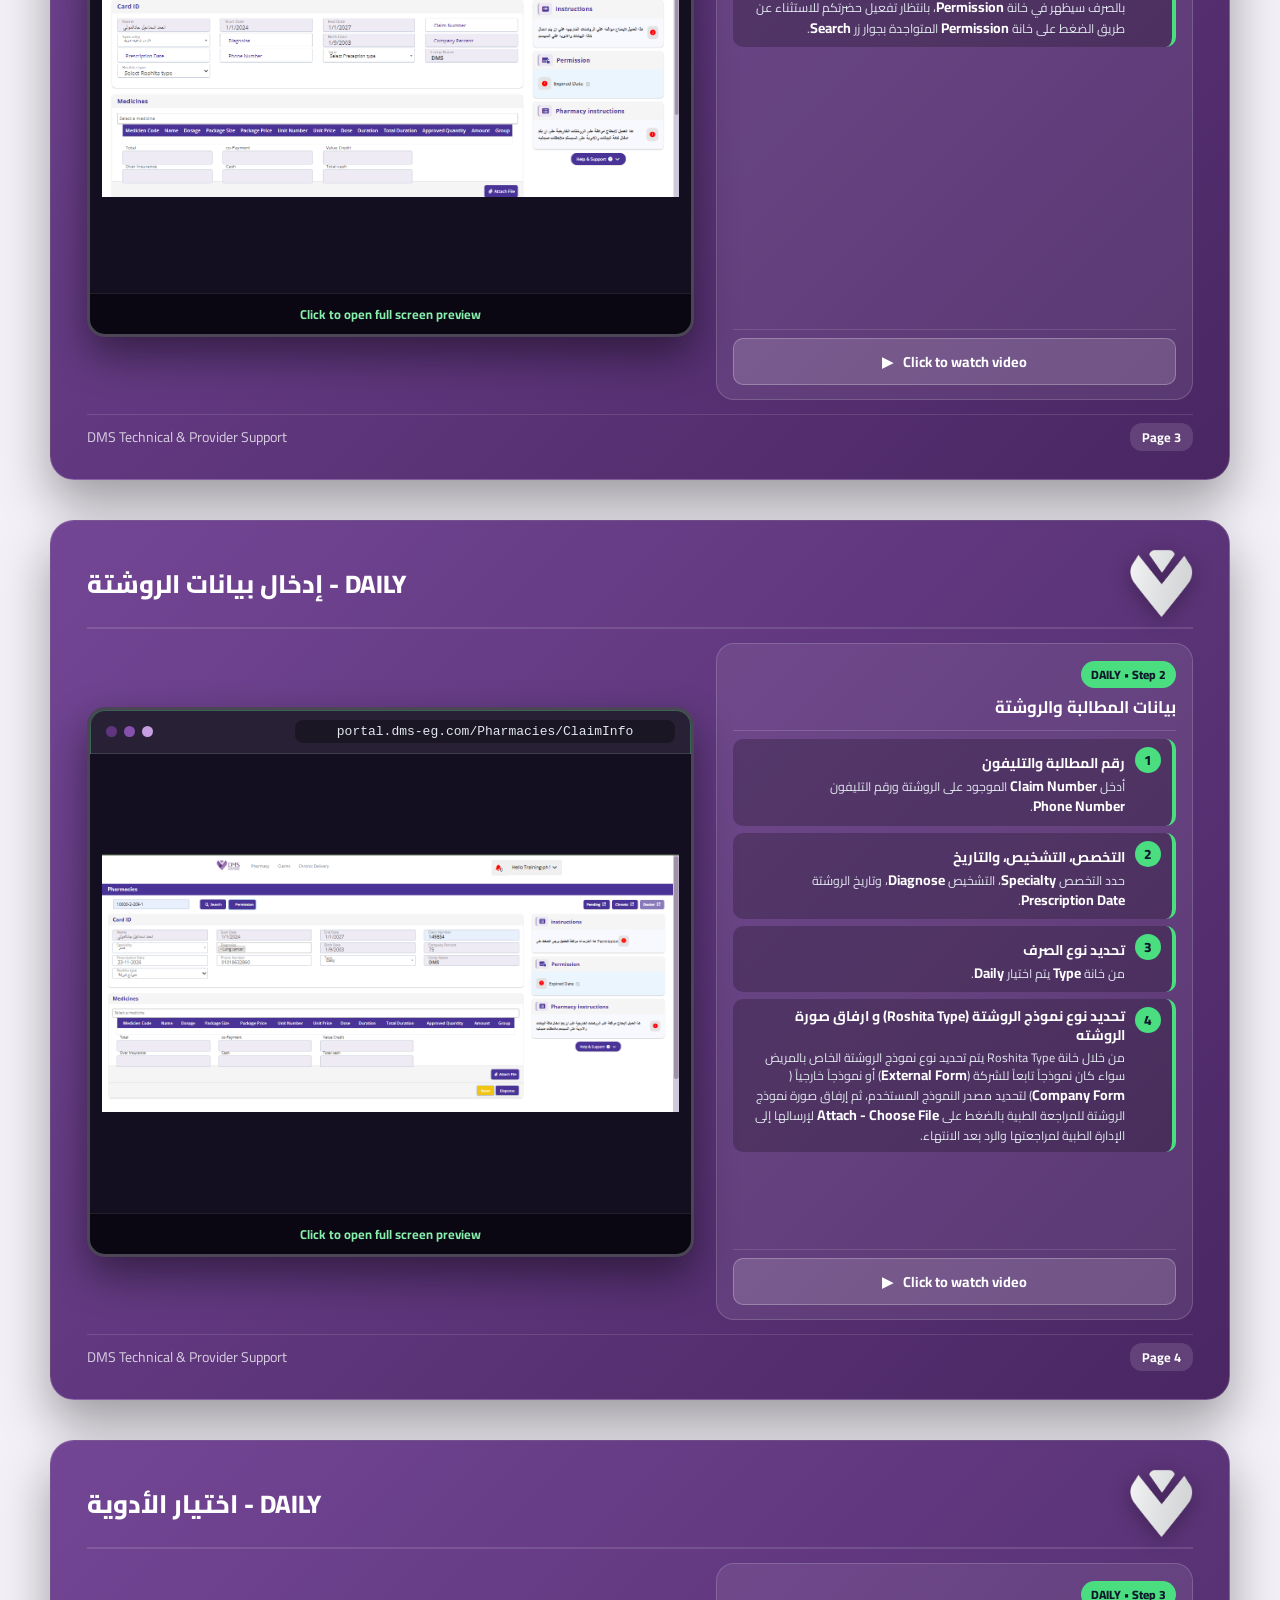
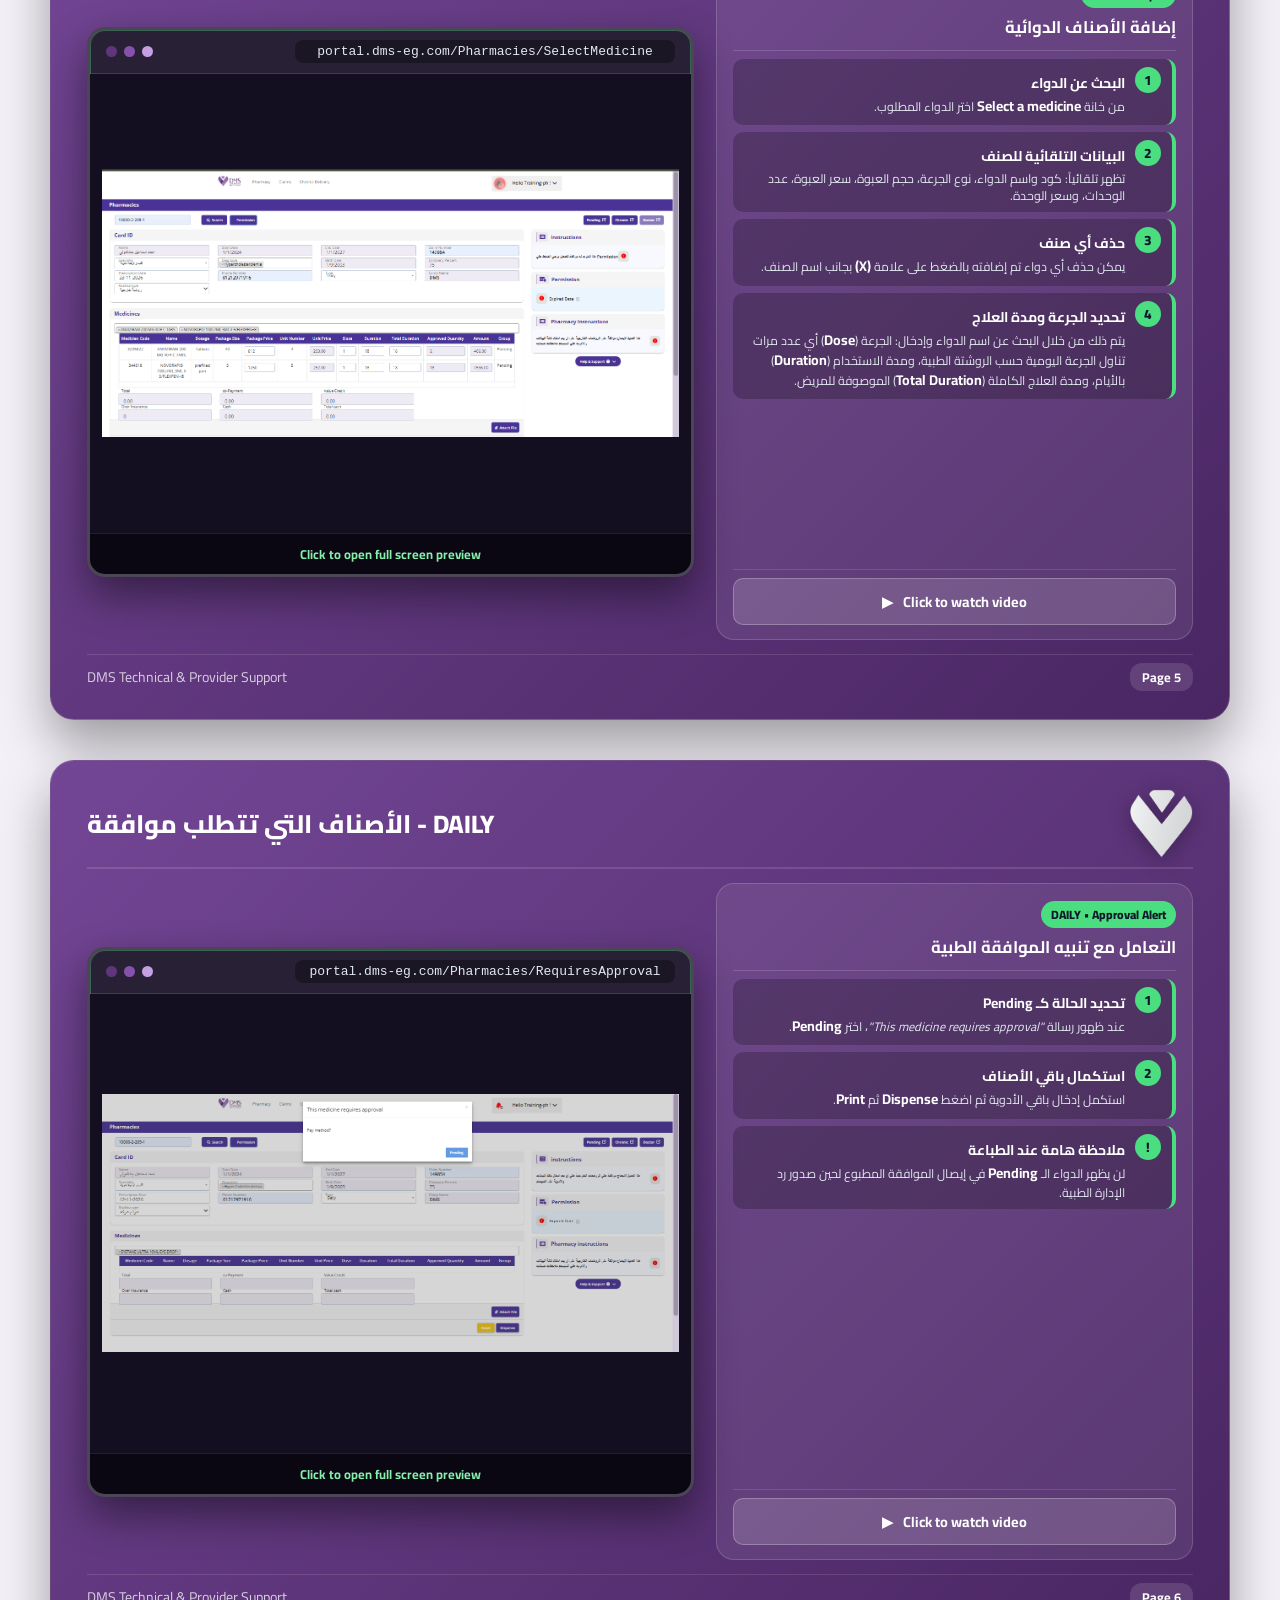
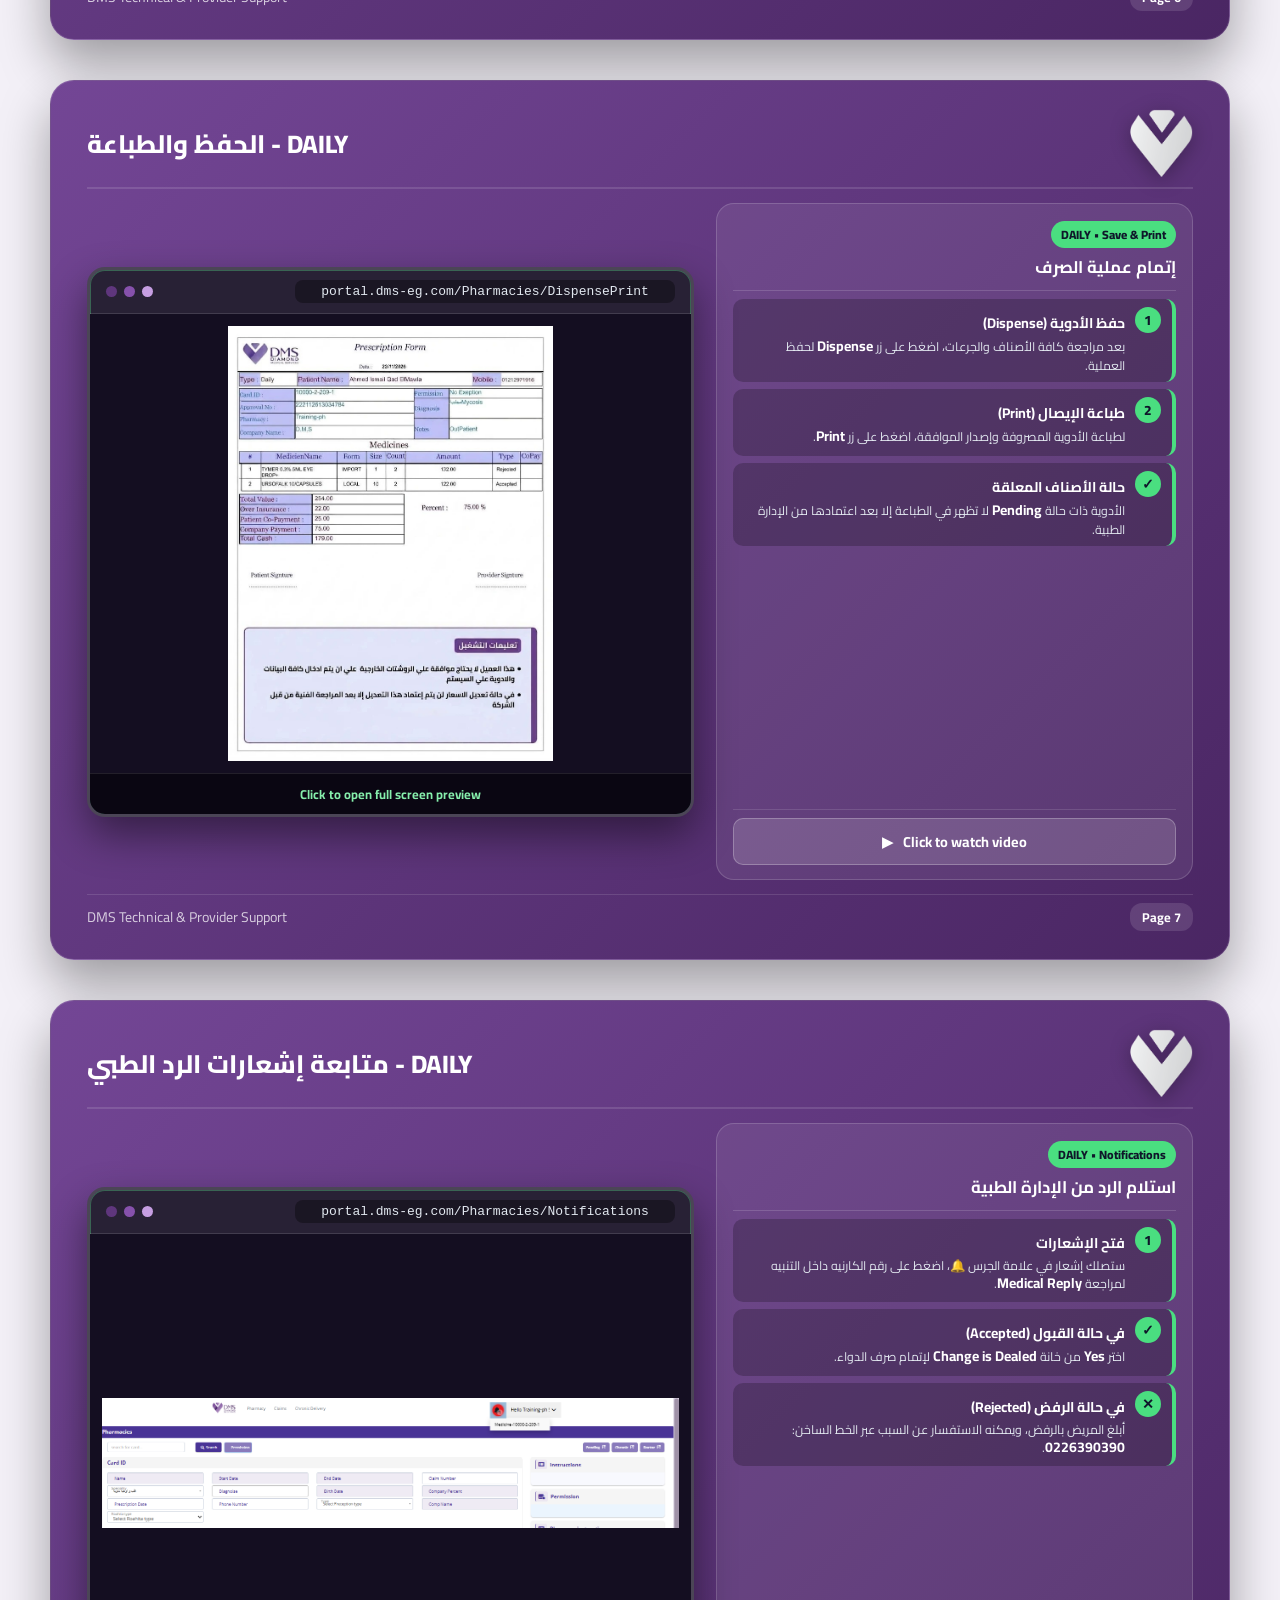
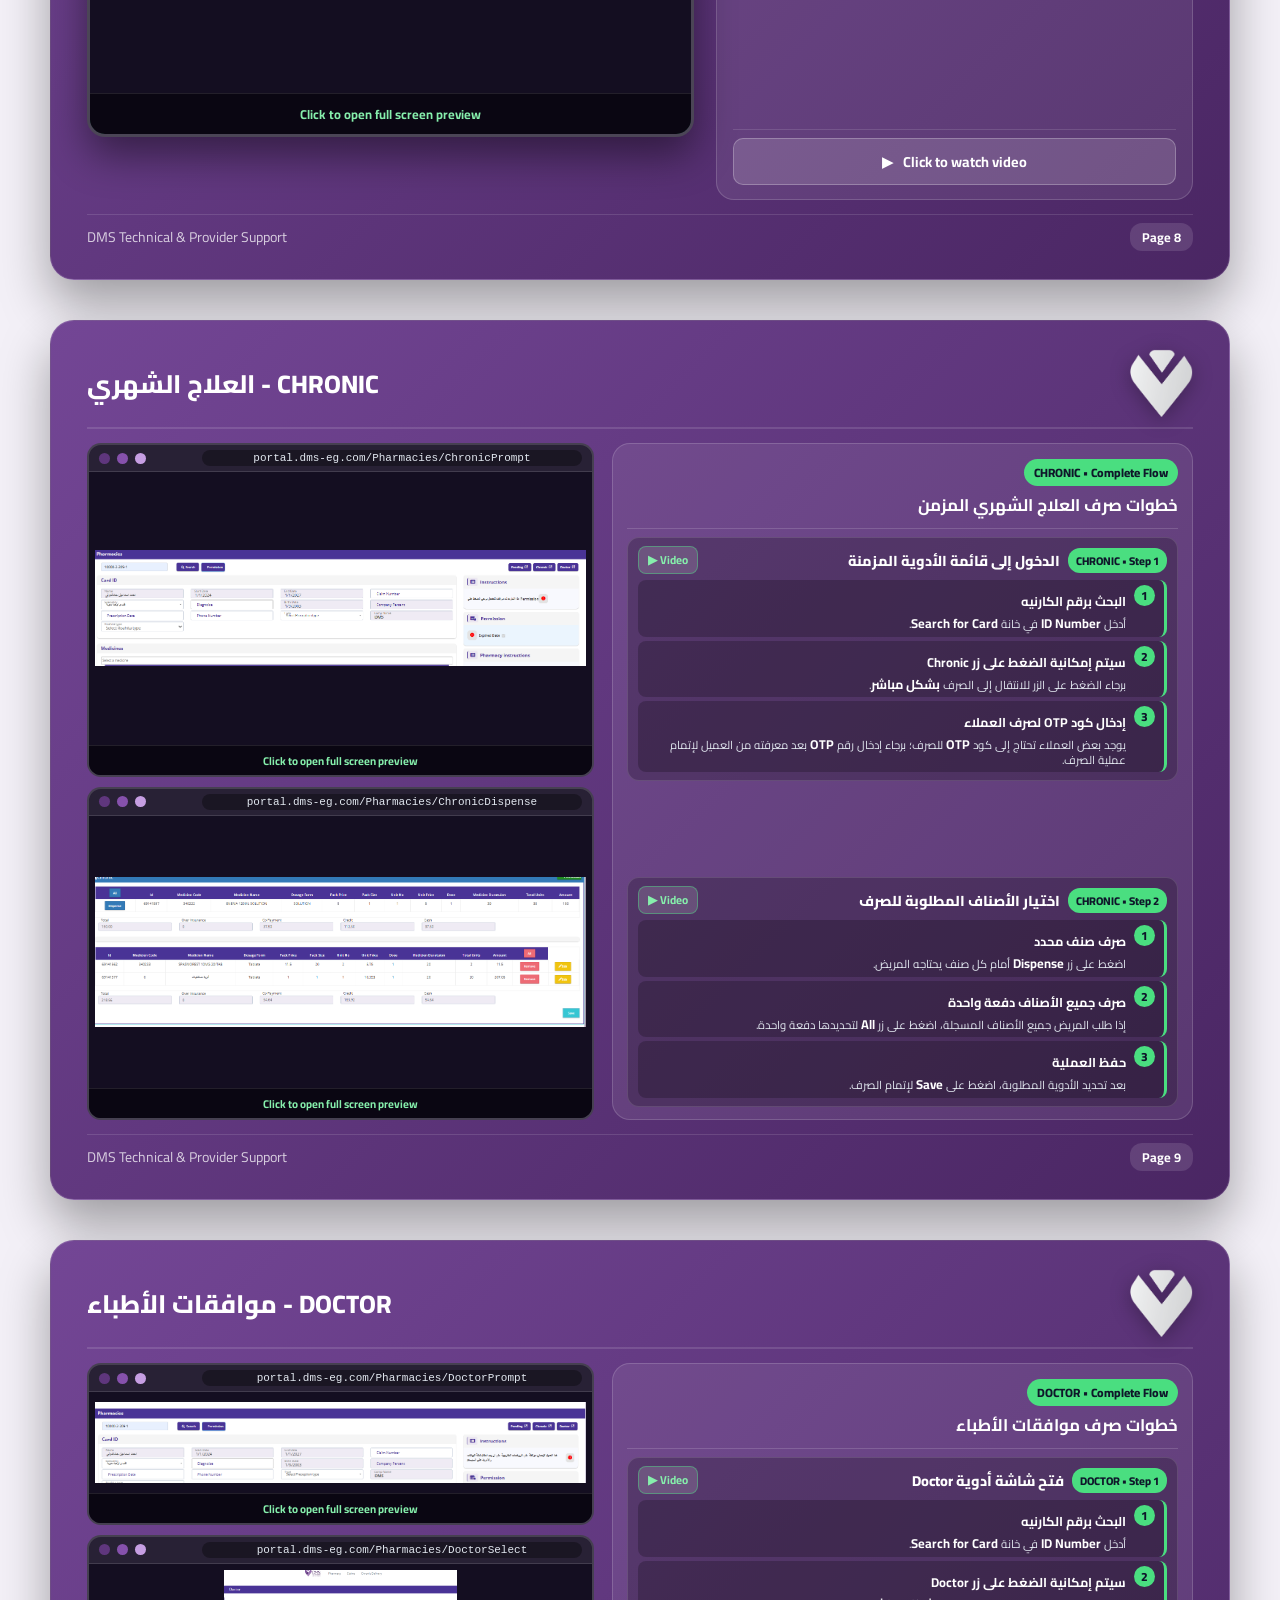
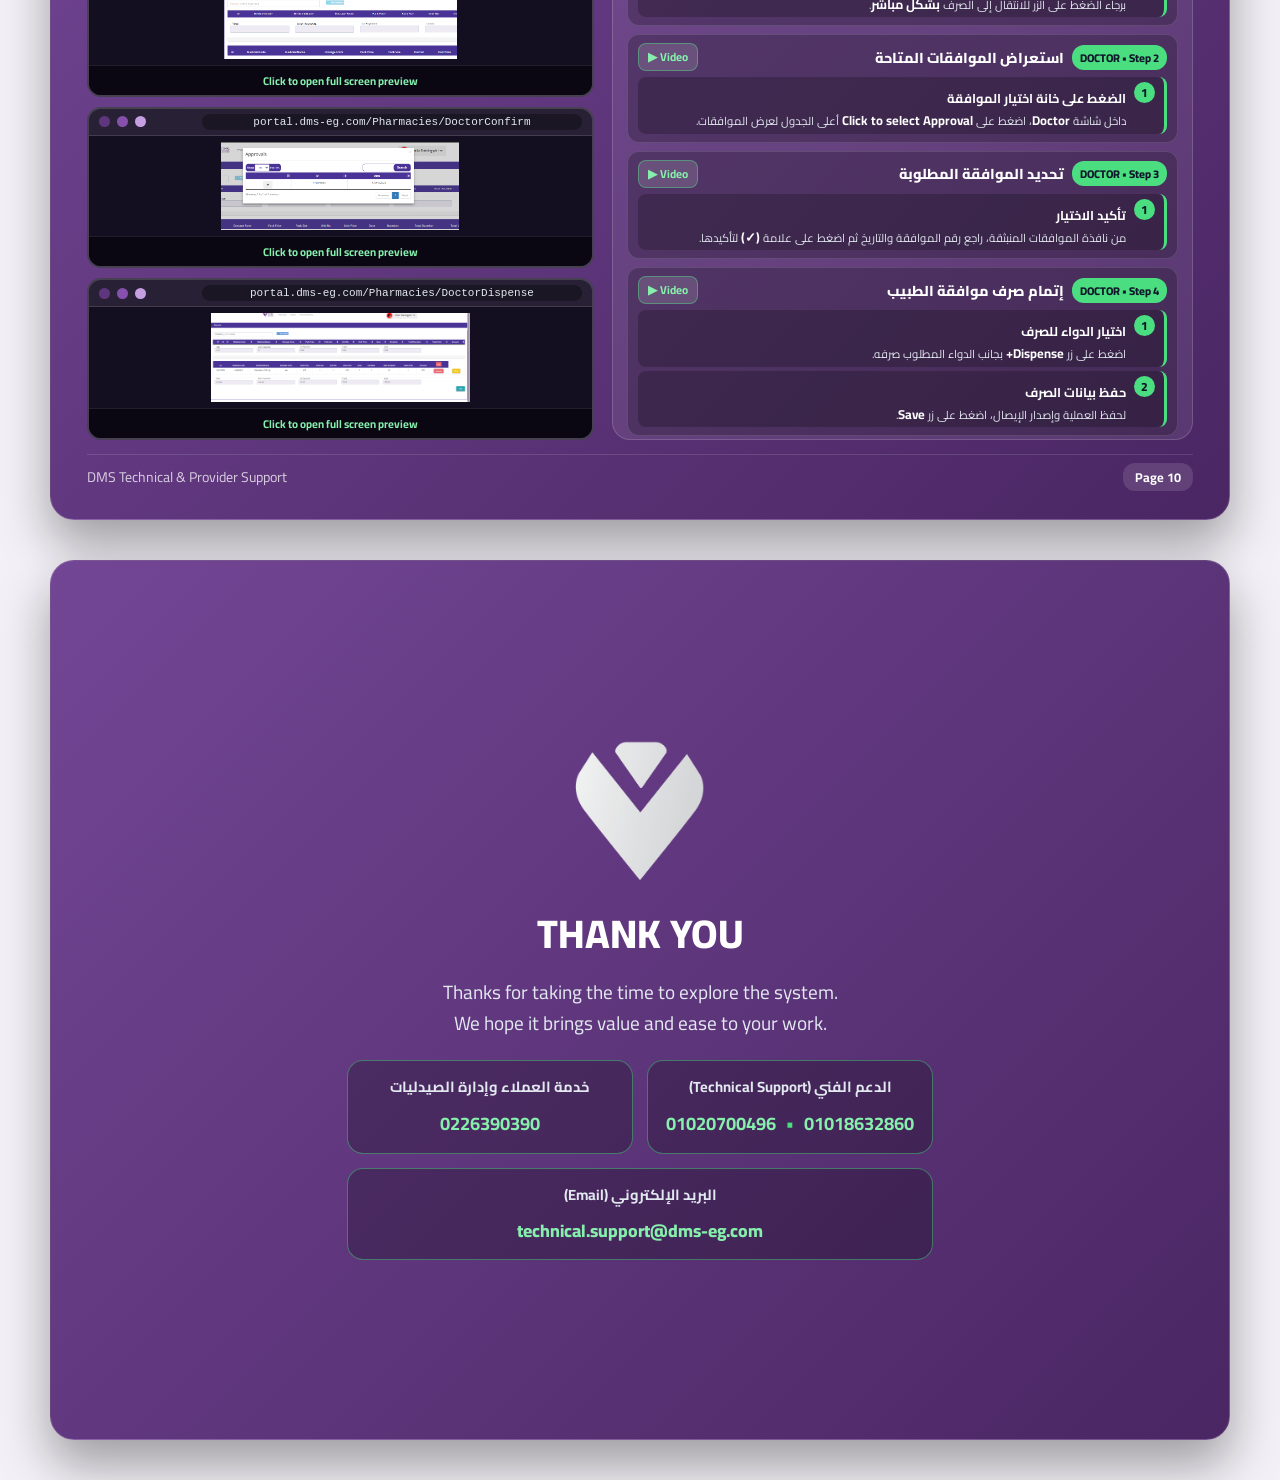
==== commit 3d71a23a: "Change title and remove subtitle in index.html Updated the title in the HTML head section and remove" ====
--- a/index.html
+++ b/index.html
@@ -3,7 +3,7 @@
 <head>
     <meta charset="UTF-8">
     <meta name="viewport" content="width=device-width, initial-scale=1.0">
-    <title>DMS - دليل النظام الجديد لصرف الأدوية</title>
+    <title>DMS</title>
     <link rel="icon" type="image/png" href="dms-silver-logo.png">
     <link rel="stylesheet" href="style.css">
     <link href="https://fonts.googleapis.com/css2?family=Cairo:wght@300;400;600;700;800&display=swap" rel="stylesheet">
@@ -16,7 +16,6 @@
         <div>
             <img class="cover-logo" src="dms-silver-logo.png" alt="DMS Logo">
             <h1 class="cover-title" dir="ltr">A New System Interface<br>Better Support and Easier Medication Dispensing</h1>
-            <p class="cover-subtitle">دليل الصيدليات الشامل لاستخدام نظام الصرف الإلكتروني (Online System)</p>
         </div>
     </section>
 <section class="slide">
@@ -801,4 +800,4 @@
 
     <script src="script.js"></script>
 </body>
-</html>+</html>
